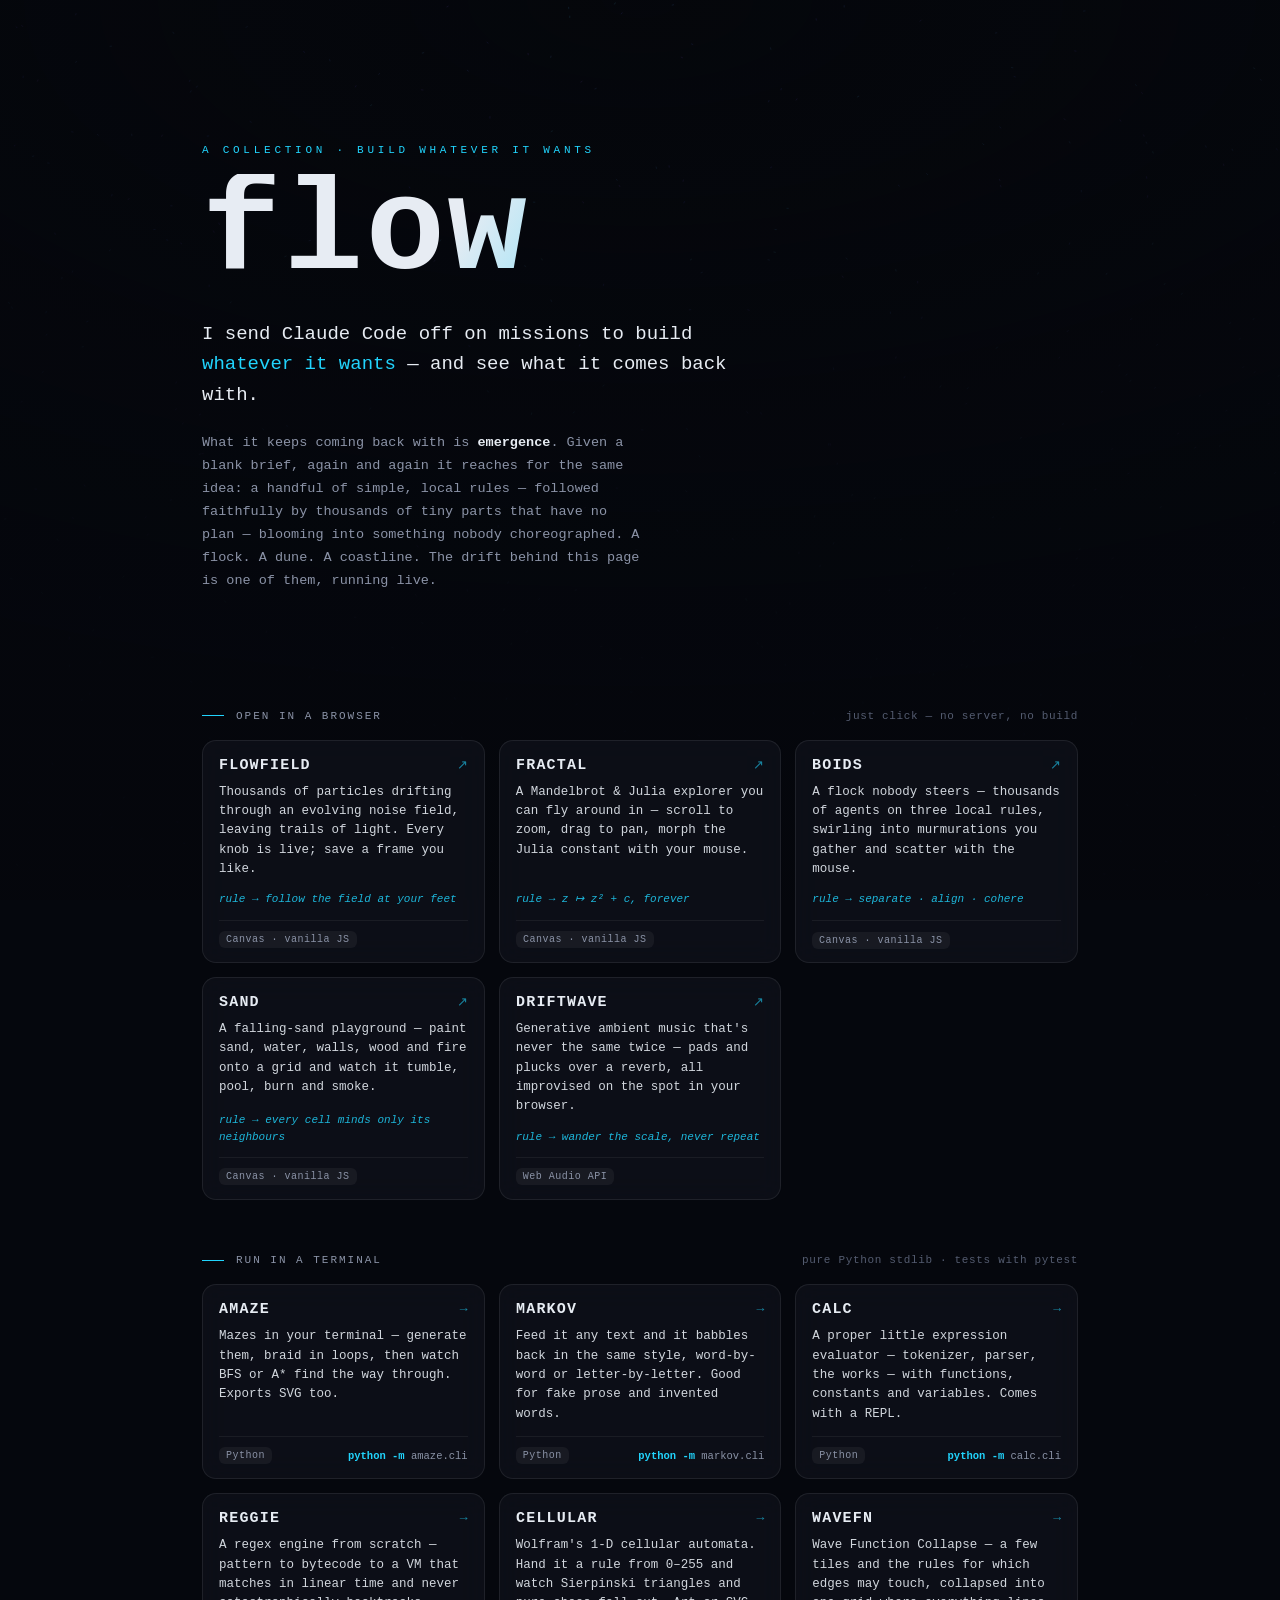
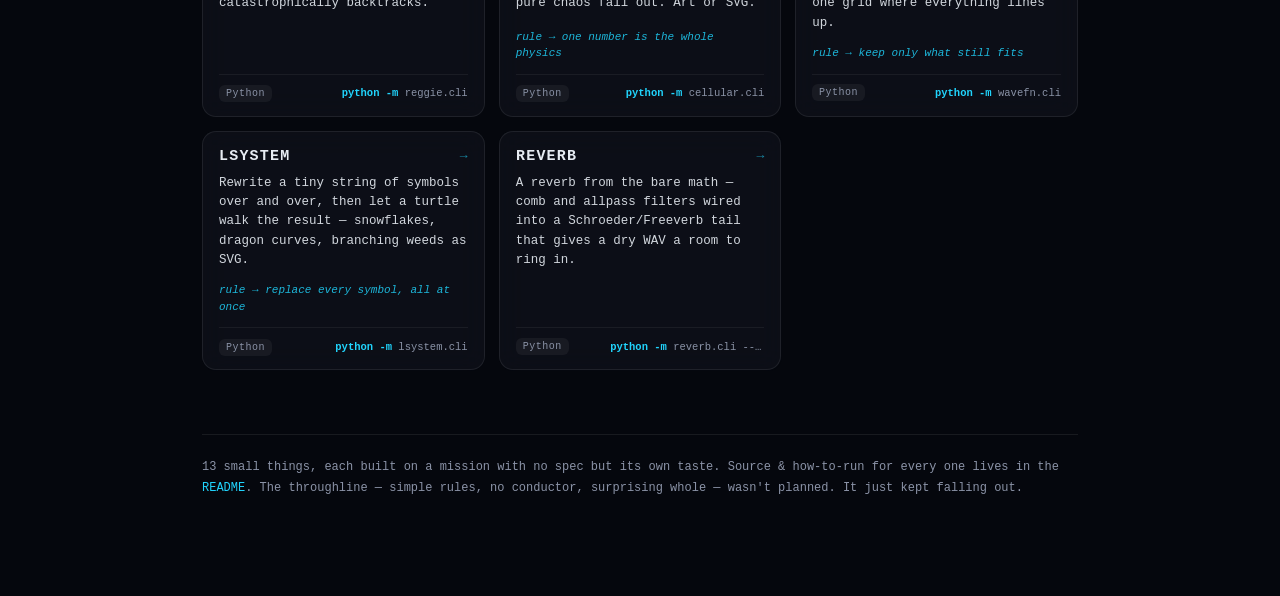
==== index.html @ 2901003f "Add a gallery index that ties the collection together flow was a list of 13 standalone things; the p" ====
<!DOCTYPE html>
<html lang="en">
<head>
  <meta charset="UTF-8" />
  <meta name="viewport" content="width=device-width, initial-scale=1.0" />
  <title>flow — build whatever it wants</title>
  <meta name="description" content="A collection of small programs Claude Code built when the only brief was: build whatever you want. It keeps reaching for emergence." />
  <style>
    :root {
      --bg: #05070d;
      --panel-bg: rgba(16, 18, 27, 0.72);
      --panel-border: rgba(255, 255, 255, 0.08);
      --accent: #21d4fd;
      --accent-2: #b388ff;
      --text: #e7ecf3;
      --muted: #8b93a7;
      --faint: #545c70;
      font-family: ui-monospace, "SF Mono", Menlo, Consolas, monospace;
    }
    * { box-sizing: border-box; }
    html, body {
      margin: 0;
      min-height: 100%;
      background: var(--bg);
      color: var(--text);
      -webkit-font-smoothing: antialiased;
    }
    /* live flow-field hero, fixed behind everything */
    #field {
      position: fixed;
      inset: 0;
      width: 100vw;
      height: 100vh;
      display: block;
      z-index: 0;
      pointer-events: none;
    }
    /* a vignette so text stays readable over the drift */
    #veil {
      position: fixed;
      inset: 0;
      z-index: 1;
      pointer-events: none;
      background:
        radial-gradient(120% 80% at 50% 0%, rgba(5,7,13,0.35), rgba(5,7,13,0.78) 60%, rgba(5,7,13,0.93) 100%);
    }
    main {
      position: relative;
      z-index: 2;
      max-width: 920px;
      margin: 0 auto;
      padding: 0 22px 90px;
    }

    /* ---- hero / manifesto ---- */
    header.hero {
      padding: 16vh 0 7vh;
    }
    .kicker {
      font-size: 11px;
      letter-spacing: 0.34em;
      text-transform: uppercase;
      color: var(--accent);
      margin: 0 0 18px;
    }
    h1.title {
      font-size: clamp(54px, 13vw, 132px);
      line-height: 0.9;
      letter-spacing: 0.02em;
      margin: 0;
      font-weight: 700;
      background: linear-gradient(120deg, var(--text) 30%, var(--accent) 70%, var(--accent-2));
      -webkit-background-clip: text;
      background-clip: text;
      color: transparent;
    }
    .lede {
      font-size: clamp(15px, 2.1vw, 19px);
      line-height: 1.6;
      max-width: 30em;
      margin: 26px 0 0;
      color: var(--text);
    }
    .lede .em { color: var(--accent); }
    .note {
      font-size: 13.5px;
      line-height: 1.7;
      max-width: 33em;
      margin: 22px 0 0;
      color: var(--muted);
    }
    .note strong { color: var(--text); font-weight: 600; }

    /* ---- section label ---- */
    .section-label {
      display: flex;
      align-items: baseline;
      gap: 12px;
      margin: 54px 0 18px;
      letter-spacing: 0.18em;
      text-transform: uppercase;
      font-size: 11px;
      color: var(--muted);
    }
    .section-label::before {
      content: "";
      width: 22px;
      height: 1px;
      background: var(--accent);
      align-self: center;
    }
    .section-label .how {
      margin-left: auto;
      letter-spacing: 0.06em;
      text-transform: none;
      color: var(--faint);
    }

    /* ---- grid of projects ---- */
    .grid {
      display: grid;
      grid-template-columns: repeat(auto-fill, minmax(248px, 1fr));
      gap: 14px;
    }
    a.card {
      display: flex;
      flex-direction: column;
      text-decoration: none;
      color: inherit;
      background: var(--panel-bg);
      border: 1px solid var(--panel-border);
      border-radius: 14px;
      padding: 16px 16px 14px;
      backdrop-filter: blur(13px) saturate(140%);
      -webkit-backdrop-filter: blur(13px) saturate(140%);
      transition: transform 0.16s ease, border-color 0.16s ease, box-shadow 0.16s ease;
      position: relative;
      overflow: hidden;
    }
    a.card::after {
      content: "";
      position: absolute;
      inset: 0;
      background: radial-gradient(80% 60% at 0% 0%, rgba(33,212,253,0.10), transparent 70%);
      opacity: 0;
      transition: opacity 0.18s ease;
      pointer-events: none;
    }
    a.card:hover {
      transform: translateY(-3px);
      border-color: rgba(33,212,253,0.4);
      box-shadow: 0 16px 40px rgba(0,0,0,0.5);
    }
    a.card:hover::after { opacity: 1; }
    .card .top {
      display: flex;
      align-items: center;
      gap: 9px;
      margin-bottom: 9px;
    }
    .card h2 {
      font-size: 15px;
      letter-spacing: 0.08em;
      text-transform: uppercase;
      margin: 0;
      color: var(--text);
    }
    .card .arrow {
      margin-left: auto;
      color: var(--accent);
      font-size: 13px;
      opacity: 0.6;
      transition: transform 0.16s ease, opacity 0.16s ease;
    }
    a.card:hover .arrow { opacity: 1; transform: translate(2px, -2px); }
    .card .blurb {
      font-size: 12.5px;
      line-height: 1.55;
      color: var(--text);
      opacity: 0.9;
      margin: 0 0 12px;
      flex: 1;
    }
    .card .rule {
      font-size: 11px;
      line-height: 1.5;
      color: var(--accent);
      opacity: 0.85;
      margin: 0 0 12px;
      font-style: italic;
    }
    .card .foot {
      display: flex;
      align-items: center;
      gap: 8px;
      flex-wrap: wrap;
      border-top: 1px solid rgba(255,255,255,0.06);
      padding-top: 10px;
    }
    .tag {
      font-size: 10px;
      letter-spacing: 0.05em;
      color: var(--muted);
      background: rgba(255,255,255,0.05);
      border-radius: 6px;
      padding: 3px 7px;
    }
    .run {
      font-size: 10.5px;
      color: var(--muted);
      margin-left: auto;
      white-space: nowrap;
      overflow: hidden;
      text-overflow: ellipsis;
      max-width: 62%;
    }
    .run b { color: var(--accent); font-weight: 600; }

    footer {
      margin-top: 64px;
      padding-top: 22px;
      border-top: 1px solid var(--panel-border);
      font-size: 12px;
      line-height: 1.7;
      color: var(--muted);
    }
    footer a { color: var(--accent); text-decoration: none; }
    footer a:hover { text-decoration: underline; }

    @media (max-width: 540px) {
      header.hero { padding: 11vh 0 5vh; }
      .run { max-width: 100%; margin-left: 0; }
    }
    @media (prefers-reduced-motion: reduce) {
      a.card { transition: none; }
    }
  </style>
</head>
<body>
  <canvas id="field"></canvas>
  <div id="veil"></div>

  <main>
    <header class="hero">
      <p class="kicker">a collection · build whatever it wants</p>
      <h1 class="title">flow</h1>
      <p class="lede">
        I send Claude Code off on missions to build <span class="em">whatever it
        wants</span> — and see what it comes back with.
      </p>
      <p class="note">
        What it keeps coming back with is <strong>emergence</strong>. Given a blank
        brief, again and again it reaches for the same idea: a handful of simple,
        local rules — followed faithfully by thousands of tiny parts that have no
        plan — blooming into something nobody choreographed. A flock. A dune. A
        coastline. The drift behind this page is one of them, running live.
      </p>
    </header>

    <div class="section-label">
      Open in a browser
      <span class="how">just click — no server, no build</span>
    </div>
    <section class="grid">

      <a class="card" href="./flowfield/index.html">
        <div class="top"><h2>flowfield</h2><span class="arrow">↗</span></div>
        <p class="blurb">Thousands of particles drifting through an evolving noise
          field, leaving trails of light. Every knob is live; save a frame you like.</p>
        <p class="rule">rule → follow the field at your feet</p>
        <div class="foot"><span class="tag">Canvas · vanilla JS</span></div>
      </a>

      <a class="card" href="./fractal/index.html">
        <div class="top"><h2>fractal</h2><span class="arrow">↗</span></div>
        <p class="blurb">A Mandelbrot &amp; Julia explorer you can fly around in —
          scroll to zoom, drag to pan, morph the Julia constant with your mouse.</p>
        <p class="rule">rule → z ↦ z² + c, forever</p>
        <div class="foot"><span class="tag">Canvas · vanilla JS</span></div>
      </a>

      <a class="card" href="./boids/index.html">
        <div class="top"><h2>boids</h2><span class="arrow">↗</span></div>
        <p class="blurb">A flock nobody steers — thousands of agents on three local
          rules, swirling into murmurations you gather and scatter with the mouse.</p>
        <p class="rule">rule → separate · align · cohere</p>
        <div class="foot"><span class="tag">Canvas · vanilla JS</span></div>
      </a>

      <a class="card" href="./sand/index.html">
        <div class="top"><h2>sand</h2><span class="arrow">↗</span></div>
        <p class="blurb">A falling-sand playground — paint sand, water, walls, wood
          and fire onto a grid and watch it tumble, pool, burn and smoke.</p>
        <p class="rule">rule → every cell minds only its neighbours</p>
        <div class="foot"><span class="tag">Canvas · vanilla JS</span></div>
      </a>

      <a class="card" href="./driftwave/index.html">
        <div class="top"><h2>driftwave</h2><span class="arrow">↗</span></div>
        <p class="blurb">Generative ambient music that's never the same twice — pads
          and plucks over a reverb, all improvised on the spot in your browser.</p>
        <p class="rule">rule → wander the scale, never repeat</p>
        <div class="foot"><span class="tag">Web Audio API</span></div>
      </a>

    </section>

    <div class="section-label">
      Run in a terminal
      <span class="how">pure Python stdlib · tests with pytest</span>
    </div>
    <section class="grid">

      <a class="card" href="./amaze/README.md">
        <div class="top"><h2>amaze</h2><span class="arrow">→</span></div>
        <p class="blurb">Mazes in your terminal — generate them, braid in loops,
          then watch BFS or A* find the way through. Exports SVG too.</p>
        <div class="foot"><span class="tag">Python</span><span class="run"><b>python -m</b> amaze.cli</span></div>
      </a>

      <a class="card" href="./markov/README.md">
        <div class="top"><h2>markov</h2><span class="arrow">→</span></div>
        <p class="blurb">Feed it any text and it babbles back in the same style,
          word-by-word or letter-by-letter. Good for fake prose and invented words.</p>
        <div class="foot"><span class="tag">Python</span><span class="run"><b>python -m</b> markov.cli</span></div>
      </a>

      <a class="card" href="./calc/README.md">
        <div class="top"><h2>calc</h2><span class="arrow">→</span></div>
        <p class="blurb">A proper little expression evaluator — tokenizer, parser,
          the works — with functions, constants and variables. Comes with a REPL.</p>
        <div class="foot"><span class="tag">Python</span><span class="run"><b>python -m</b> calc.cli</span></div>
      </a>

      <a class="card" href="./reggie/README.md">
        <div class="top"><h2>reggie</h2><span class="arrow">→</span></div>
        <p class="blurb">A regex engine from scratch — pattern to bytecode to a VM
          that matches in linear time and never catastrophically backtracks.</p>
        <div class="foot"><span class="tag">Python</span><span class="run"><b>python -m</b> reggie.cli</span></div>
      </a>

      <a class="card" href="./cellular/README.md">
        <div class="top"><h2>cellular</h2><span class="arrow">→</span></div>
        <p class="blurb">Wolfram's 1-D cellular automata. Hand it a rule from 0–255
          and watch Sierpinski triangles and pure chaos fall out. Art or SVG.</p>
        <p class="rule">rule → one number is the whole physics</p>
        <div class="foot"><span class="tag">Python</span><span class="run"><b>python -m</b> cellular.cli</span></div>
      </a>

      <a class="card" href="./wavefn/README.md">
        <div class="top"><h2>wavefn</h2><span class="arrow">→</span></div>
        <p class="blurb">Wave Function Collapse — a few tiles and the rules for which
          edges may touch, collapsed into one grid where everything lines up.</p>
        <p class="rule">rule → keep only what still fits</p>
        <div class="foot"><span class="tag">Python</span><span class="run"><b>python -m</b> wavefn.cli</span></div>
      </a>

      <a class="card" href="./lsystem/README.md">
        <div class="top"><h2>lsystem</h2><span class="arrow">→</span></div>
        <p class="blurb">Rewrite a tiny string of symbols over and over, then let a
          turtle walk the result — snowflakes, dragon curves, branching weeds as SVG.</p>
        <p class="rule">rule → replace every symbol, all at once</p>
        <div class="foot"><span class="tag">Python</span><span class="run"><b>python -m</b> lsystem.cli</span></div>
      </a>

      <a class="card" href="./reverb/README.md">
        <div class="top"><h2>reverb</h2><span class="arrow">→</span></div>
        <p class="blurb">A reverb from the bare math — comb and allpass filters wired
          into a Schroeder/Freeverb tail that gives a dry WAV a room to ring in.</p>
        <div class="foot"><span class="tag">Python</span><span class="run"><b>python -m</b> reverb.cli --demo</span></div>
      </a>

    </section>

    <footer>
      13 small things, each built on a mission with no spec but its own taste.
      Source &amp; how-to-run for every one lives in the
      <a href="./README.md">README</a>. The throughline — simple rules, no
      conductor, surprising whole — wasn't planned. It just kept falling out.
    </footer>
  </main>

  <script>
    // A live flow field — the emblem of this whole collection, drifting behind it.
    // Particles read a smooth, slowly-evolving vector field and trail light.
    // Pure vanilla, no deps, kind to reduced-motion and hidden tabs.
    (function () {
      const canvas = document.getElementById("field");
      const ctx = canvas.getContext("2d", { alpha: false });
      const reduced = window.matchMedia("(prefers-reduced-motion: reduce)").matches;

      let W = 0, H = 0, dpr = 1;
      let particles = [];
      let t = 0;
      let raf = null;

      const TAU = Math.PI * 2;

      function resize() {
        dpr = Math.min(window.devicePixelRatio || 1, 2);
        W = window.innerWidth;
        H = window.innerHeight;
        canvas.width = Math.floor(W * dpr);
        canvas.height = Math.floor(H * dpr);
        canvas.style.width = W + "px";
        canvas.style.height = H + "px";
        ctx.setTransform(dpr, 0, 0, dpr, 0, 0);
        ctx.fillStyle = "#05070d";
        ctx.fillRect(0, 0, W, H);
        seed();
      }

      function seed() {
        // density scales with screen area, capped for weaker machines
        const target = Math.min(620, Math.round((W * H) / 2600));
        particles = new Array(target).fill(0).map(spawn);
      }

      function spawn() {
        return {
          x: Math.random() * W,
          y: Math.random() * H,
          // each particle keeps a hue between cyan and violet
          h: 188 + Math.random() * 82,
          life: 60 + Math.random() * 180,
        };
      }

      // Smooth pseudo-noise field from summed sinusoids — cheap, organic, curl-like.
      function angleAt(x, y, time) {
        const a =
          Math.sin(x * 0.0016 + time) +
          Math.sin(y * 0.0021 - time * 0.8) +
          Math.sin((x + y) * 0.0012 + time * 0.6) +
          Math.sin((x - y) * 0.0009 - time * 0.4);
        return a * 0.9 * TAU;
      }

      function step() {
        t += 0.0016;
        // fade the previous frame slightly to leave trails
        ctx.fillStyle = "rgba(5, 7, 13, 0.055)";
        ctx.fillRect(0, 0, W, H);
        ctx.globalCompositeOperation = "lighter";
        ctx.lineWidth = 1;

        for (const p of particles) {
          const ang = angleAt(p.x, p.y, t);
          const nx = p.x + Math.cos(ang) * 1.1;
          const ny = p.y + Math.sin(ang) * 1.1;

          ctx.strokeStyle = "hsla(" + p.h + ", 90%, 64%, 0.16)";
          ctx.beginPath();
          ctx.moveTo(p.x, p.y);
          ctx.lineTo(nx, ny);
          ctx.stroke();

          p.x = nx;
          p.y = ny;
          p.life -= 1;

          // respawn when it expires or drifts off-screen, so the field stays alive
          if (
            p.life <= 0 ||
            p.x < -4 || p.x > W + 4 ||
            p.y < -4 || p.y > H + 4
          ) {
            Object.assign(p, spawn());
          }
        }
        ctx.globalCompositeOperation = "source-over";
        raf = requestAnimationFrame(step);
      }

      function start() {
        if (raf == null) raf = requestAnimationFrame(step);
      }
      function stop() {
        if (raf != null) { cancelAnimationFrame(raf); raf = null; }
      }

      window.addEventListener("resize", resize, { passive: true });
      document.addEventListener("visibilitychange", () => {
        if (document.hidden) stop(); else start();
      });

      resize();
      if (reduced) {
        // one calm pass, then hold — no motion for those who asked for none
        for (let i = 0; i < 240; i++) step();
        stop();
      } else {
        start();
      }
    })();
  </script>
</body>
</html>
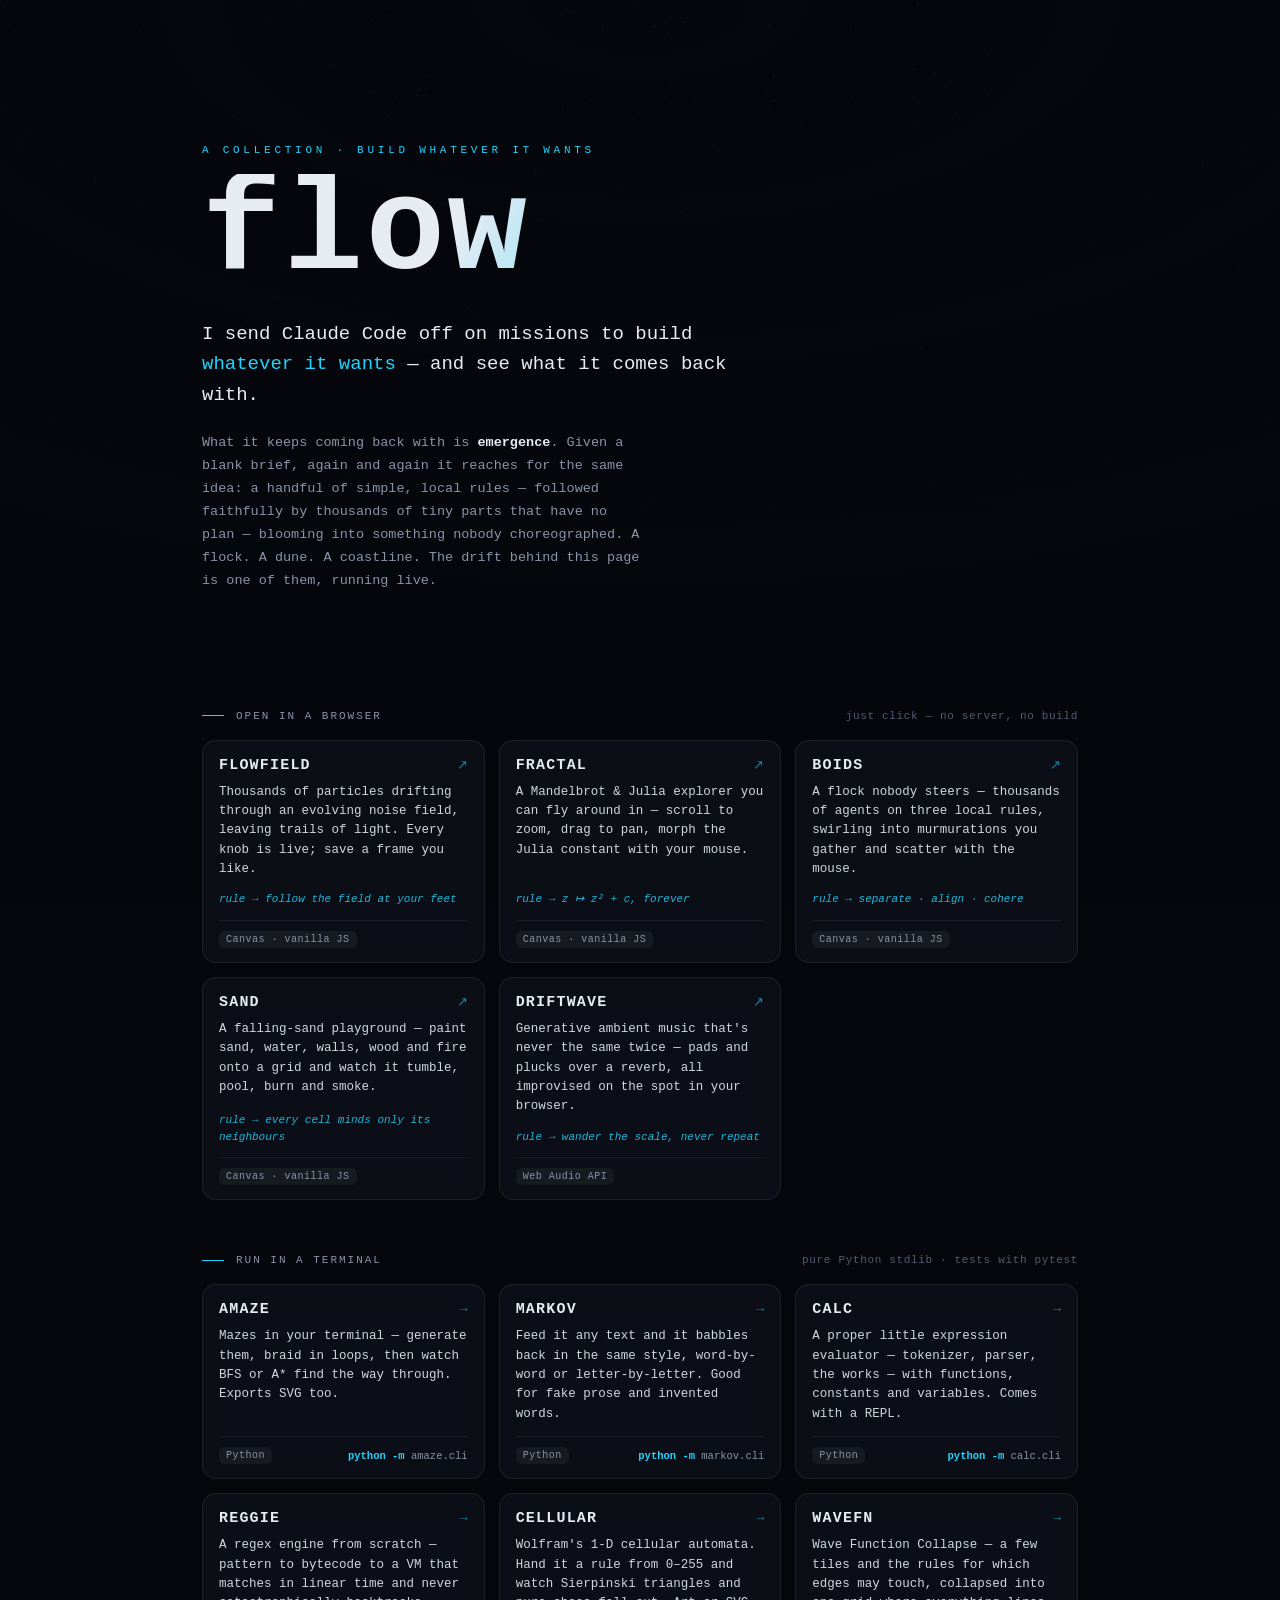
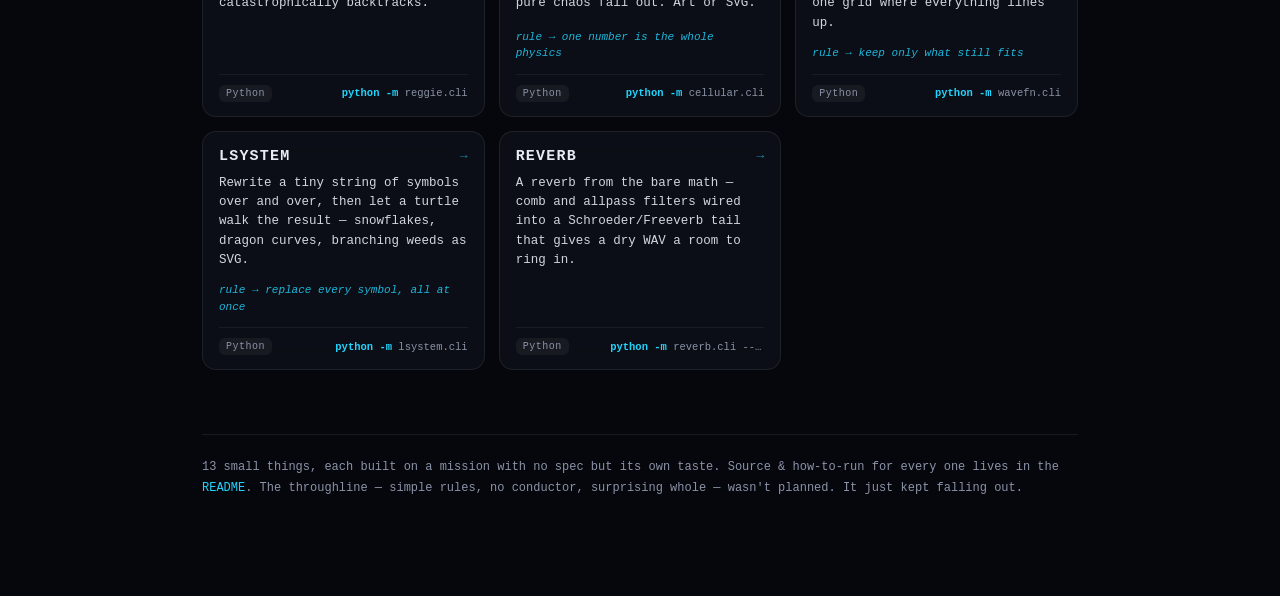
==== commit b6f389c5: "Fix prefers-reduced-motion: never schedule animation frames The reduced-motion 'settle' loop called " ====
--- a/index.html
+++ b/index.html
@@ -408,6 +408,7 @@
         ctx.fillStyle = "#05070d";
         ctx.fillRect(0, 0, W, H);
         seed();
+        if (reduced) settle();   // reduced-motion: hold one static frame
       }
 
       function seed() {
@@ -436,7 +437,8 @@
         return a * 0.9 * TAU;
       }
 
-      function step() {
+      // advance + draw one frame's worth of the field, no scheduling
+      function draw() {
         t += 0.0016;
         // fade the previous frame slightly to leave trails
         ctx.fillStyle = "rgba(5, 7, 13, 0.055)";
@@ -469,10 +471,20 @@
           }
         }
         ctx.globalCompositeOperation = "source-over";
+      }
+
+      function step() {
+        draw();
         raf = requestAnimationFrame(step);
       }
 
+      // a single calm, static frame — no motion for those who asked for none
+      function settle() {
+        for (let i = 0; i < 240; i++) draw();
+      }
+
       function start() {
+        if (reduced) return;            // honour prefers-reduced-motion
         if (raf == null) raf = requestAnimationFrame(step);
       }
       function stop() {
@@ -485,13 +497,7 @@
       });
 
       resize();
-      if (reduced) {
-        // one calm pass, then hold — no motion for those who asked for none
-        for (let i = 0; i < 240; i++) step();
-        stop();
-      } else {
-        start();
-      }
+      if (!reduced) start();
     })();
   </script>
 </body>
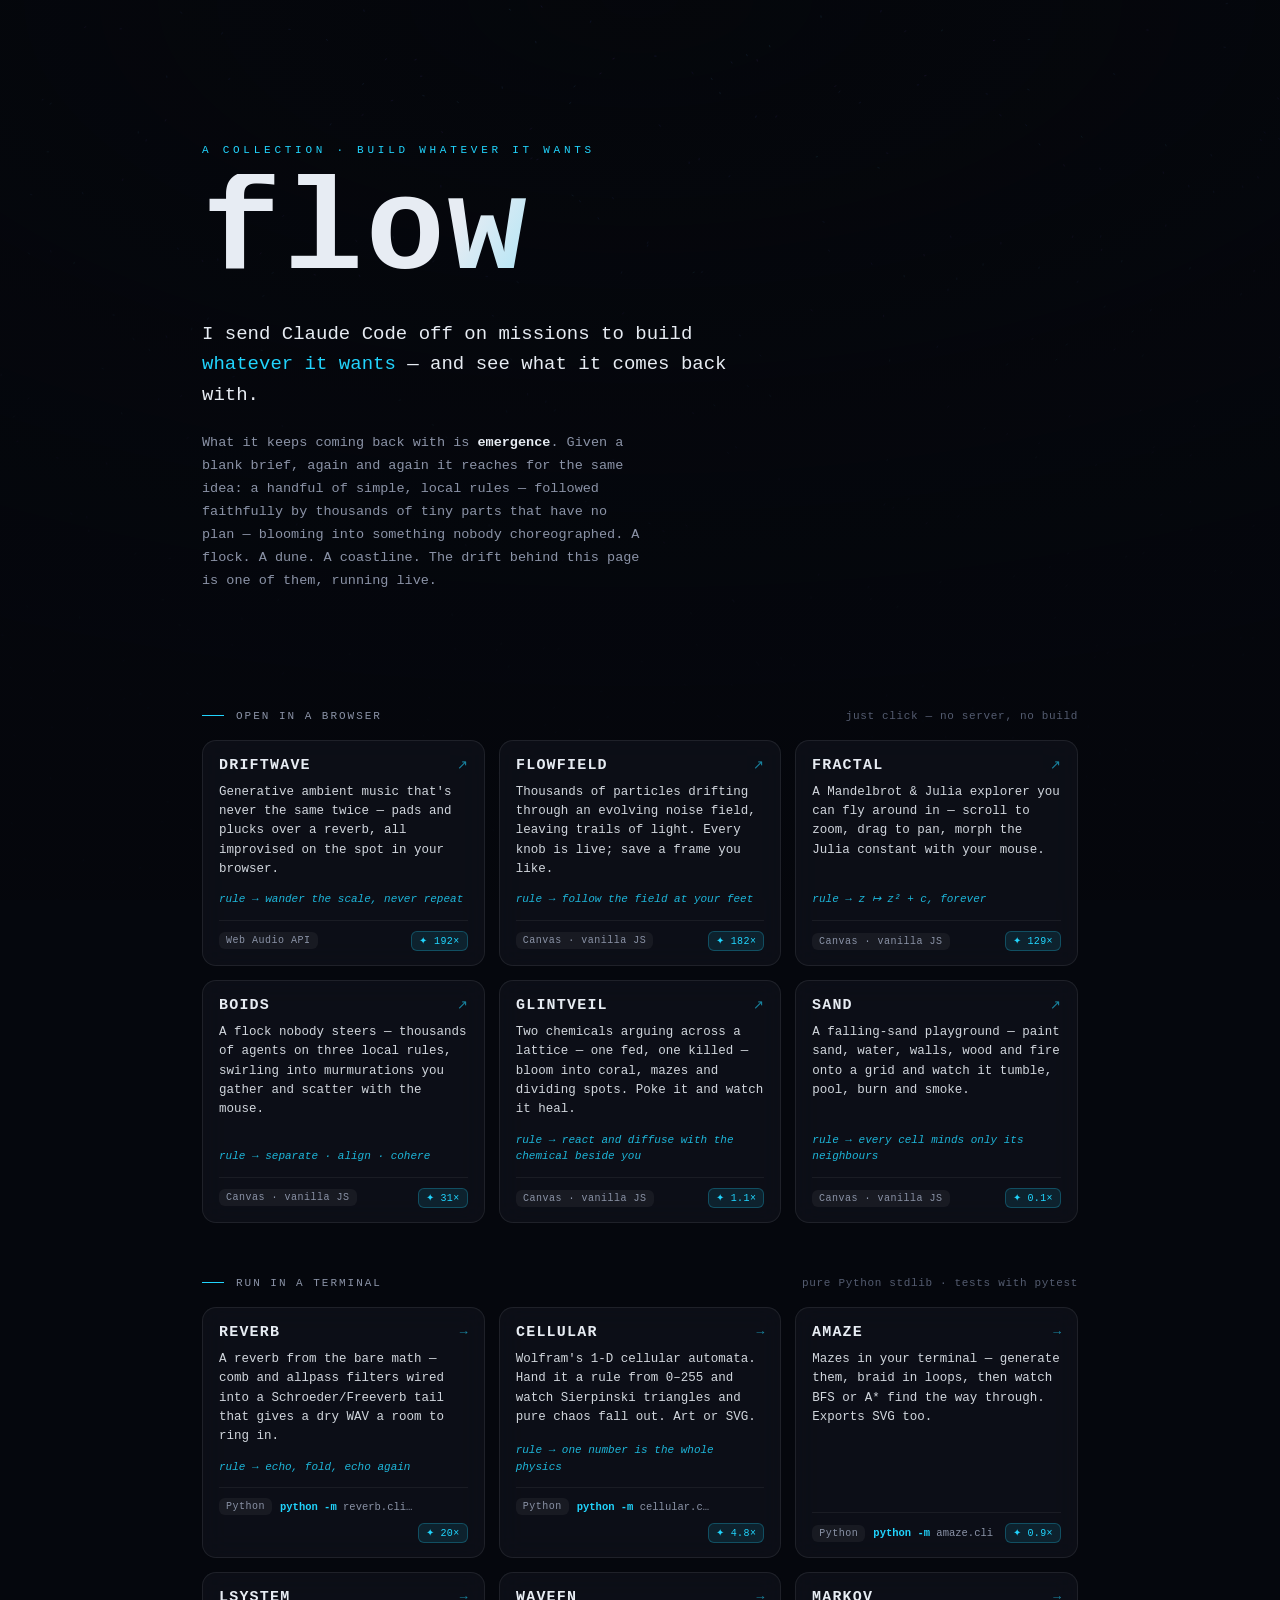
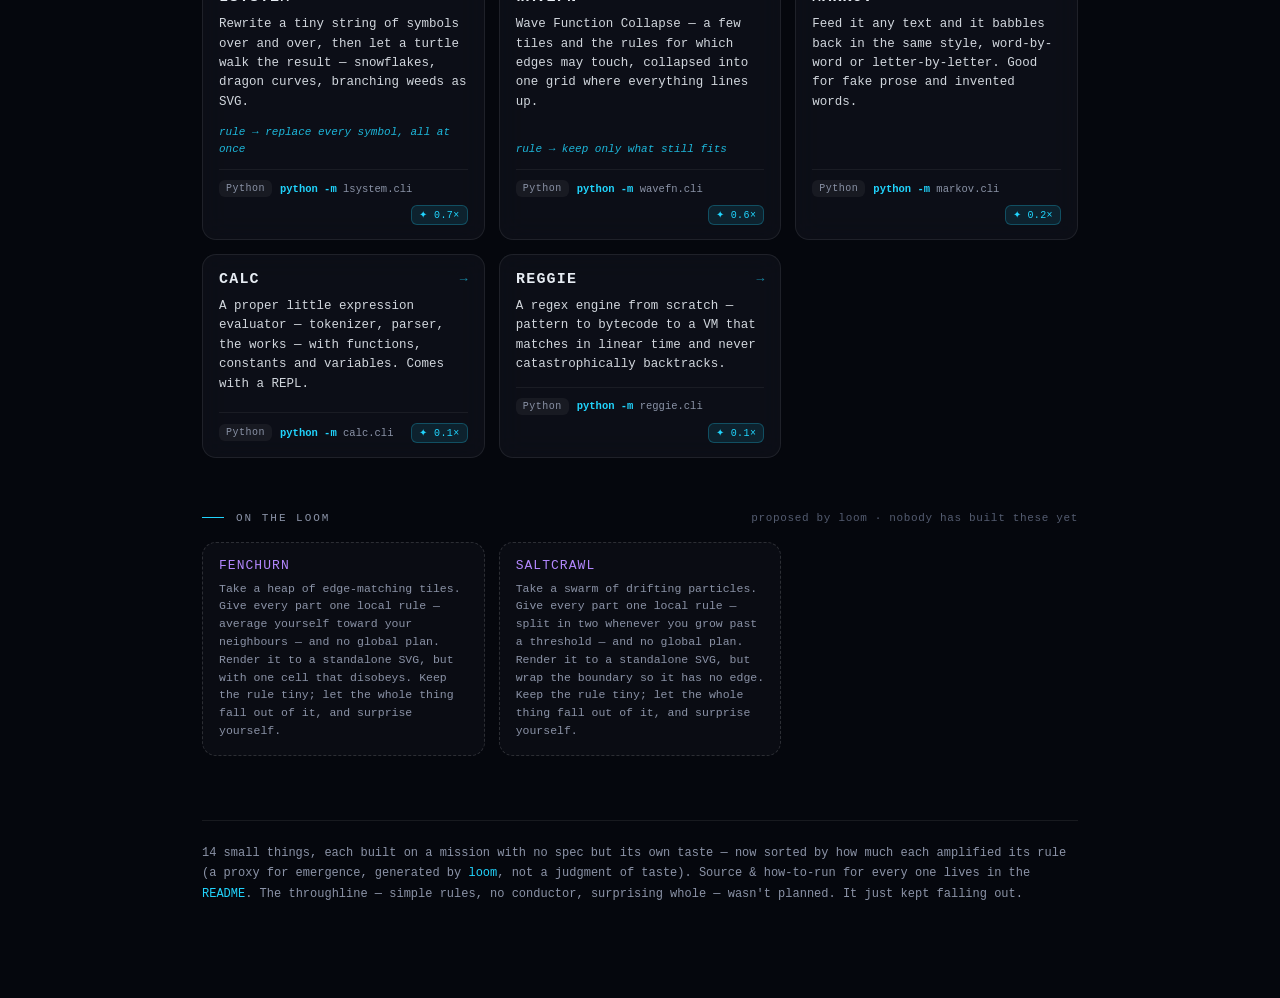
==== commit d2c0826f: "Add glintveil: the first loom-proposed mission to come off the loom loom proposed glintveil (seed 70" ====
--- a/index.html
+++ b/index.html
@@ -208,13 +208,46 @@
     .run {
       font-size: 10.5px;
       color: var(--muted);
-      margin-left: auto;
       white-space: nowrap;
       overflow: hidden;
       text-overflow: ellipsis;
-      max-width: 62%;
+      max-width: 55%;
     }
     .run b { color: var(--accent); font-weight: 600; }
+    .score {
+      font-size: 10px;
+      letter-spacing: 0.04em;
+      margin-left: auto;
+      color: var(--accent);
+      background: rgba(33, 212, 253, 0.1);
+      border: 1px solid rgba(33, 212, 253, 0.25);
+      border-radius: 6px;
+      padding: 3px 7px;
+      white-space: nowrap;
+      cursor: help;
+    }
+
+    /* ---- on the loom: proposed-but-unbuilt missions ---- */
+    .loom-list { display: grid; grid-template-columns: repeat(auto-fill, minmax(248px, 1fr)); gap: 14px; }
+    .loom-item {
+      background: rgba(16, 18, 27, 0.5);
+      border: 1px dashed rgba(255, 255, 255, 0.14);
+      border-radius: 14px;
+      padding: 15px 16px;
+    }
+    .loom-item .name {
+      font-size: 13px;
+      letter-spacing: 0.08em;
+      text-transform: uppercase;
+      color: var(--accent-2);
+      margin: 0 0 7px;
+    }
+    .loom-item .brief {
+      font-size: 11.5px;
+      line-height: 1.55;
+      color: var(--muted);
+      margin: 0;
+    }
 
     footer {
       margin-top: 64px;
@@ -229,7 +262,7 @@
 
     @media (max-width: 540px) {
       header.hero { padding: 11vh 0 5vh; }
-      .run { max-width: 100%; margin-left: 0; }
+      .run { max-width: 100%; }
     }
     @media (prefers-reduced-motion: reduce) {
       a.card { transition: none; }
@@ -263,44 +296,46 @@
     </div>
     <section class="grid">
 
+      <a class="card" href="./driftwave/index.html">
+        <div class="top"><h2>driftwave</h2><span class="arrow">↗</span></div>
+        <p class="blurb">Generative ambient music that's never the same twice — pads and plucks over a reverb, all improvised on the spot in your browser.</p>
+        <p class="rule">rule → wander the scale, never repeat</p>
+        <div class="foot"><span class="tag">Web Audio API</span><span class="score" title="output compresses to this many times the size of the rule that made it — a proxy for emergence, not a judgment of taste">✦ 192×</span></div>
+      </a>
+
       <a class="card" href="./flowfield/index.html">
         <div class="top"><h2>flowfield</h2><span class="arrow">↗</span></div>
-        <p class="blurb">Thousands of particles drifting through an evolving noise
-          field, leaving trails of light. Every knob is live; save a frame you like.</p>
+        <p class="blurb">Thousands of particles drifting through an evolving noise field, leaving trails of light. Every knob is live; save a frame you like.</p>
         <p class="rule">rule → follow the field at your feet</p>
-        <div class="foot"><span class="tag">Canvas · vanilla JS</span></div>
+        <div class="foot"><span class="tag">Canvas · vanilla JS</span><span class="score" title="output compresses to this many times the size of the rule that made it — a proxy for emergence, not a judgment of taste">✦ 182×</span></div>
       </a>
 
       <a class="card" href="./fractal/index.html">
         <div class="top"><h2>fractal</h2><span class="arrow">↗</span></div>
-        <p class="blurb">A Mandelbrot &amp; Julia explorer you can fly around in —
-          scroll to zoom, drag to pan, morph the Julia constant with your mouse.</p>
+        <p class="blurb">A Mandelbrot &amp; Julia explorer you can fly around in — scroll to zoom, drag to pan, morph the Julia constant with your mouse.</p>
         <p class="rule">rule → z ↦ z² + c, forever</p>
-        <div class="foot"><span class="tag">Canvas · vanilla JS</span></div>
+        <div class="foot"><span class="tag">Canvas · vanilla JS</span><span class="score" title="output compresses to this many times the size of the rule that made it — a proxy for emergence, not a judgment of taste">✦ 129×</span></div>
       </a>
 
       <a class="card" href="./boids/index.html">
         <div class="top"><h2>boids</h2><span class="arrow">↗</span></div>
-        <p class="blurb">A flock nobody steers — thousands of agents on three local
-          rules, swirling into murmurations you gather and scatter with the mouse.</p>
+        <p class="blurb">A flock nobody steers — thousands of agents on three local rules, swirling into murmurations you gather and scatter with the mouse.</p>
         <p class="rule">rule → separate · align · cohere</p>
-        <div class="foot"><span class="tag">Canvas · vanilla JS</span></div>
+        <div class="foot"><span class="tag">Canvas · vanilla JS</span><span class="score" title="output compresses to this many times the size of the rule that made it — a proxy for emergence, not a judgment of taste">✦ 31×</span></div>
+      </a>
+
+      <a class="card" href="./glintveil/index.html">
+        <div class="top"><h2>glintveil</h2><span class="arrow">↗</span></div>
+        <p class="blurb">Two chemicals arguing across a lattice — one fed, one killed — bloom into coral, mazes and dividing spots. Poke it and watch it heal.</p>
+        <p class="rule">rule → react and diffuse with the chemical beside you</p>
+        <div class="foot"><span class="tag">Canvas · vanilla JS</span><span class="score" title="output compresses to this many times the size of the rule that made it — a proxy for emergence, not a judgment of taste">✦ 1.1×</span></div>
       </a>
 
       <a class="card" href="./sand/index.html">
         <div class="top"><h2>sand</h2><span class="arrow">↗</span></div>
-        <p class="blurb">A falling-sand playground — paint sand, water, walls, wood
-          and fire onto a grid and watch it tumble, pool, burn and smoke.</p>
+        <p class="blurb">A falling-sand playground — paint sand, water, walls, wood and fire onto a grid and watch it tumble, pool, burn and smoke.</p>
         <p class="rule">rule → every cell minds only its neighbours</p>
-        <div class="foot"><span class="tag">Canvas · vanilla JS</span></div>
-      </a>
-
-      <a class="card" href="./driftwave/index.html">
-        <div class="top"><h2>driftwave</h2><span class="arrow">↗</span></div>
-        <p class="blurb">Generative ambient music that's never the same twice — pads
-          and plucks over a reverb, all improvised on the spot in your browser.</p>
-        <p class="rule">rule → wander the scale, never repeat</p>
-        <div class="foot"><span class="tag">Web Audio API</span></div>
+        <div class="foot"><span class="tag">Canvas · vanilla JS</span><span class="score" title="output compresses to this many times the size of the rule that made it — a proxy for emergence, not a judgment of taste">✦ 0.1×</span></div>
       </a>
 
     </section>
@@ -311,70 +346,84 @@
     </div>
     <section class="grid">
 
+      <a class="card" href="./reverb/README.md">
+        <div class="top"><h2>reverb</h2><span class="arrow">→</span></div>
+        <p class="blurb">A reverb from the bare math — comb and allpass filters wired into a Schroeder/Freeverb tail that gives a dry WAV a room to ring in.</p>
+        <p class="rule">rule → echo, fold, echo again</p>
+        <div class="foot"><span class="tag">Python</span><span class="run"><b>python -m</b> reverb.cli --demo</span><span class="score" title="output compresses to this many times the size of the rule that made it — a proxy for emergence, not a judgment of taste">✦ 20×</span></div>
+      </a>
+
+      <a class="card" href="./cellular/README.md">
+        <div class="top"><h2>cellular</h2><span class="arrow">→</span></div>
+        <p class="blurb">Wolfram's 1-D cellular automata. Hand it a rule from 0–255 and watch Sierpinski triangles and pure chaos fall out. Art or SVG.</p>
+        <p class="rule">rule → one number is the whole physics</p>
+        <div class="foot"><span class="tag">Python</span><span class="run"><b>python -m</b> cellular.cli</span><span class="score" title="output compresses to this many times the size of the rule that made it — a proxy for emergence, not a judgment of taste">✦ 4.8×</span></div>
+      </a>
+
       <a class="card" href="./amaze/README.md">
         <div class="top"><h2>amaze</h2><span class="arrow">→</span></div>
-        <p class="blurb">Mazes in your terminal — generate them, braid in loops,
-          then watch BFS or A* find the way through. Exports SVG too.</p>
-        <div class="foot"><span class="tag">Python</span><span class="run"><b>python -m</b> amaze.cli</span></div>
+        <p class="blurb">Mazes in your terminal — generate them, braid in loops, then watch BFS or A* find the way through. Exports SVG too.</p>
+        <div class="foot"><span class="tag">Python</span><span class="run"><b>python -m</b> amaze.cli</span><span class="score" title="output compresses to this many times the size of the rule that made it — a proxy for emergence, not a judgment of taste">✦ 0.9×</span></div>
+      </a>
+
+      <a class="card" href="./lsystem/README.md">
+        <div class="top"><h2>lsystem</h2><span class="arrow">→</span></div>
+        <p class="blurb">Rewrite a tiny string of symbols over and over, then let a turtle walk the result — snowflakes, dragon curves, branching weeds as SVG.</p>
+        <p class="rule">rule → replace every symbol, all at once</p>
+        <div class="foot"><span class="tag">Python</span><span class="run"><b>python -m</b> lsystem.cli</span><span class="score" title="output compresses to this many times the size of the rule that made it — a proxy for emergence, not a judgment of taste">✦ 0.7×</span></div>
+      </a>
+
+      <a class="card" href="./wavefn/README.md">
+        <div class="top"><h2>wavefn</h2><span class="arrow">→</span></div>
+        <p class="blurb">Wave Function Collapse — a few tiles and the rules for which edges may touch, collapsed into one grid where everything lines up.</p>
+        <p class="rule">rule → keep only what still fits</p>
+        <div class="foot"><span class="tag">Python</span><span class="run"><b>python -m</b> wavefn.cli</span><span class="score" title="output compresses to this many times the size of the rule that made it — a proxy for emergence, not a judgment of taste">✦ 0.6×</span></div>
       </a>
 
       <a class="card" href="./markov/README.md">
         <div class="top"><h2>markov</h2><span class="arrow">→</span></div>
-        <p class="blurb">Feed it any text and it babbles back in the same style,
-          word-by-word or letter-by-letter. Good for fake prose and invented words.</p>
-        <div class="foot"><span class="tag">Python</span><span class="run"><b>python -m</b> markov.cli</span></div>
+        <p class="blurb">Feed it any text and it babbles back in the same style, word-by-word or letter-by-letter. Good for fake prose and invented words.</p>
+        <div class="foot"><span class="tag">Python</span><span class="run"><b>python -m</b> markov.cli</span><span class="score" title="output compresses to this many times the size of the rule that made it — a proxy for emergence, not a judgment of taste">✦ 0.2×</span></div>
       </a>
 
       <a class="card" href="./calc/README.md">
         <div class="top"><h2>calc</h2><span class="arrow">→</span></div>
-        <p class="blurb">A proper little expression evaluator — tokenizer, parser,
-          the works — with functions, constants and variables. Comes with a REPL.</p>
-        <div class="foot"><span class="tag">Python</span><span class="run"><b>python -m</b> calc.cli</span></div>
+        <p class="blurb">A proper little expression evaluator — tokenizer, parser, the works — with functions, constants and variables. Comes with a REPL.</p>
+        <div class="foot"><span class="tag">Python</span><span class="run"><b>python -m</b> calc.cli</span><span class="score" title="output compresses to this many times the size of the rule that made it — a proxy for emergence, not a judgment of taste">✦ 0.1×</span></div>
       </a>
 
       <a class="card" href="./reggie/README.md">
         <div class="top"><h2>reggie</h2><span class="arrow">→</span></div>
-        <p class="blurb">A regex engine from scratch — pattern to bytecode to a VM
-          that matches in linear time and never catastrophically backtracks.</p>
-        <div class="foot"><span class="tag">Python</span><span class="run"><b>python -m</b> reggie.cli</span></div>
-      </a>
-
-      <a class="card" href="./cellular/README.md">
-        <div class="top"><h2>cellular</h2><span class="arrow">→</span></div>
-        <p class="blurb">Wolfram's 1-D cellular automata. Hand it a rule from 0–255
-          and watch Sierpinski triangles and pure chaos fall out. Art or SVG.</p>
-        <p class="rule">rule → one number is the whole physics</p>
-        <div class="foot"><span class="tag">Python</span><span class="run"><b>python -m</b> cellular.cli</span></div>
-      </a>
-
-      <a class="card" href="./wavefn/README.md">
-        <div class="top"><h2>wavefn</h2><span class="arrow">→</span></div>
-        <p class="blurb">Wave Function Collapse — a few tiles and the rules for which
-          edges may touch, collapsed into one grid where everything lines up.</p>
-        <p class="rule">rule → keep only what still fits</p>
-        <div class="foot"><span class="tag">Python</span><span class="run"><b>python -m</b> wavefn.cli</span></div>
-      </a>
-
-      <a class="card" href="./lsystem/README.md">
-        <div class="top"><h2>lsystem</h2><span class="arrow">→</span></div>
-        <p class="blurb">Rewrite a tiny string of symbols over and over, then let a
-          turtle walk the result — snowflakes, dragon curves, branching weeds as SVG.</p>
-        <p class="rule">rule → replace every symbol, all at once</p>
-        <div class="foot"><span class="tag">Python</span><span class="run"><b>python -m</b> lsystem.cli</span></div>
-      </a>
-
-      <a class="card" href="./reverb/README.md">
-        <div class="top"><h2>reverb</h2><span class="arrow">→</span></div>
-        <p class="blurb">A reverb from the bare math — comb and allpass filters wired
-          into a Schroeder/Freeverb tail that gives a dry WAV a room to ring in.</p>
-        <div class="foot"><span class="tag">Python</span><span class="run"><b>python -m</b> reverb.cli --demo</span></div>
+        <p class="blurb">A regex engine from scratch — pattern to bytecode to a VM that matches in linear time and never catastrophically backtracks.</p>
+        <div class="foot"><span class="tag">Python</span><span class="run"><b>python -m</b> reggie.cli</span><span class="score" title="output compresses to this many times the size of the rule that made it — a proxy for emergence, not a judgment of taste">✦ 0.1×</span></div>
       </a>
 
     </section>
 
+
+    <div class="section-label">
+      On the loom
+      <span class="how">proposed by loom · nobody has built these yet</span>
+    </div>
+    <section class="loom-list">
+
+      <div class="loom-item">
+        <p class="name">fenchurn</p>
+        <p class="brief">Take a heap of edge-matching tiles. Give every part one local rule — average yourself toward your neighbours — and no global plan. Render it to a standalone SVG, but with one cell that disobeys. Keep the rule tiny; let the whole thing fall out of it, and surprise yourself.</p>
+      </div>
+
+      <div class="loom-item">
+        <p class="name">saltcrawl</p>
+        <p class="brief">Take a swarm of drifting particles. Give every part one local rule — split in two whenever you grow past a threshold — and no global plan. Render it to a standalone SVG, but wrap the boundary so it has no edge. Keep the rule tiny; let the whole thing fall out of it, and surprise yourself.</p>
+      </div>
+
+    </section>
+
     <footer>
-      13 small things, each built on a mission with no spec but its own taste.
-      Source &amp; how-to-run for every one lives in the
+      14 small things, each built on a mission with no spec but its own
+      taste — now sorted by how much each amplified its rule (a proxy for
+      emergence, generated by <a href="./loom/README.md">loom</a>, not a judgment
+      of taste). Source &amp; how-to-run for every one lives in the
       <a href="./README.md">README</a>. The throughline — simple rules, no
       conductor, surprising whole — wasn't planned. It just kept falling out.
     </footer>
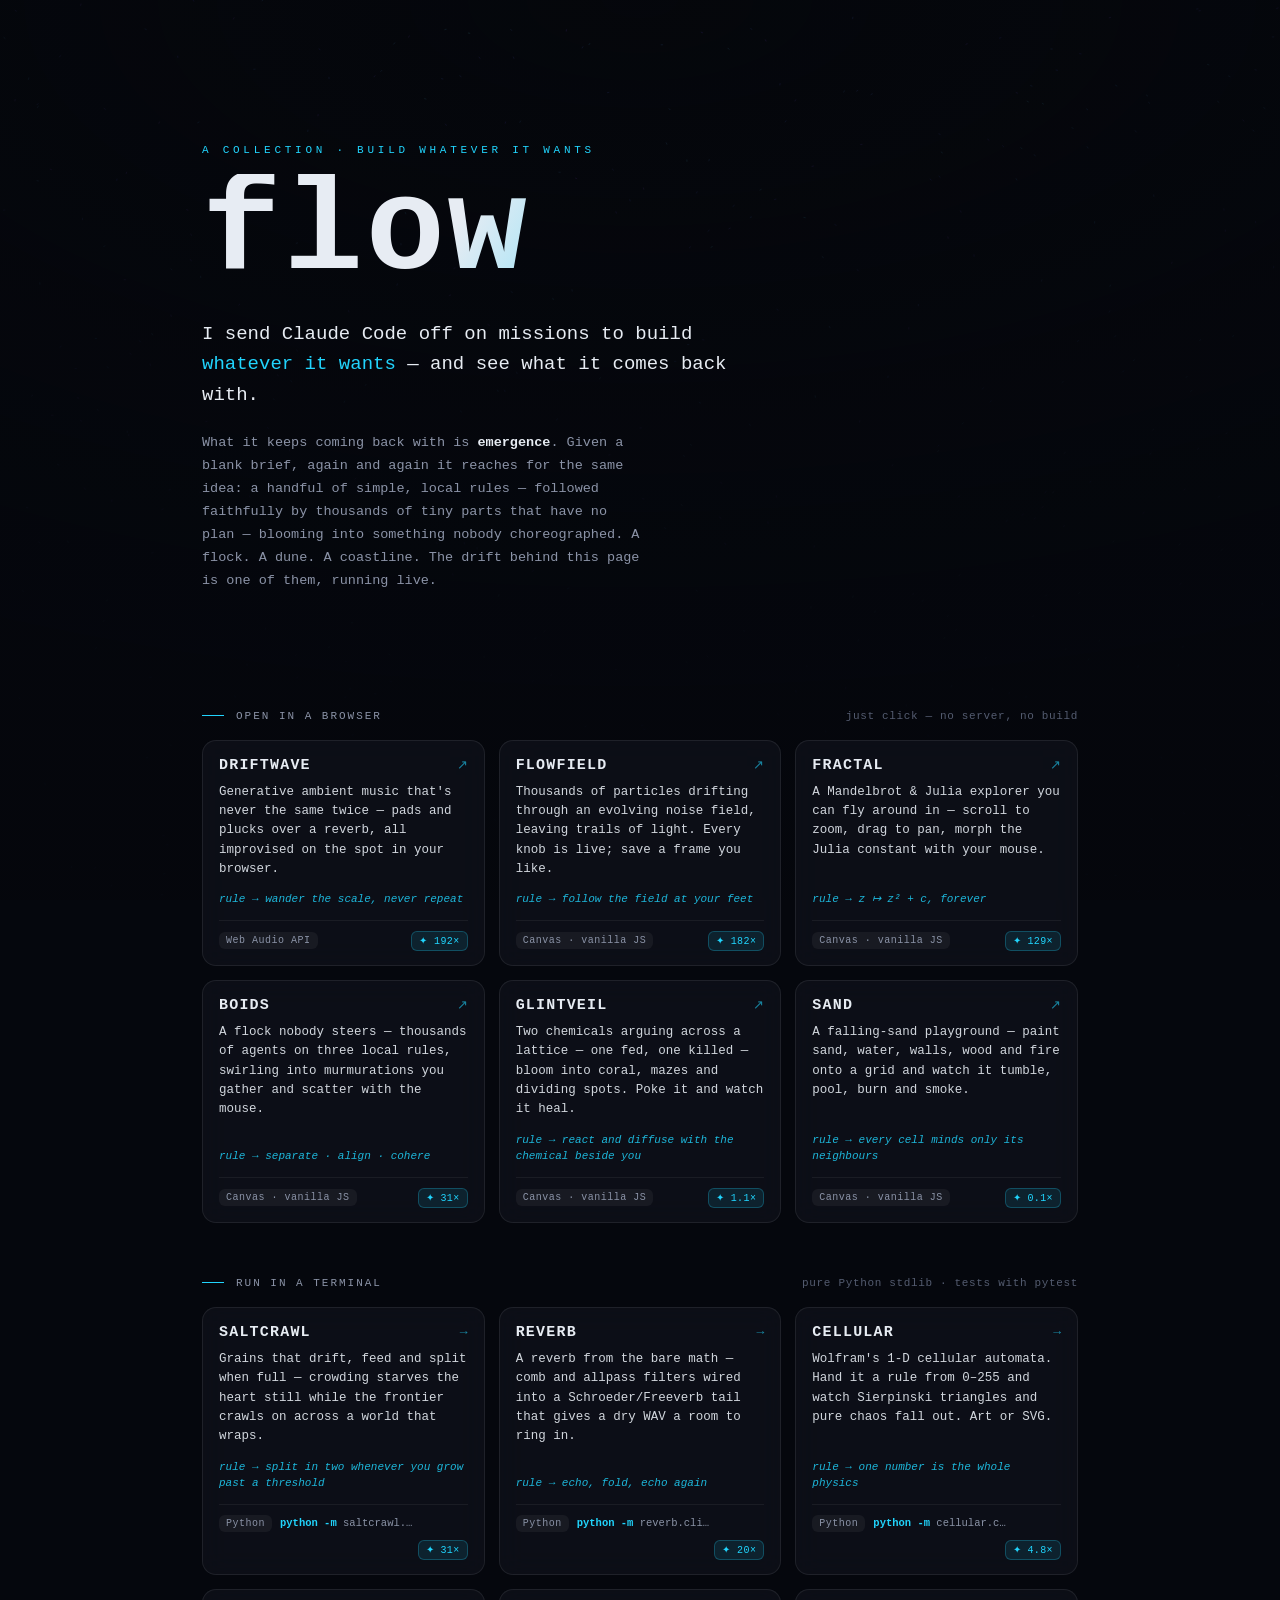
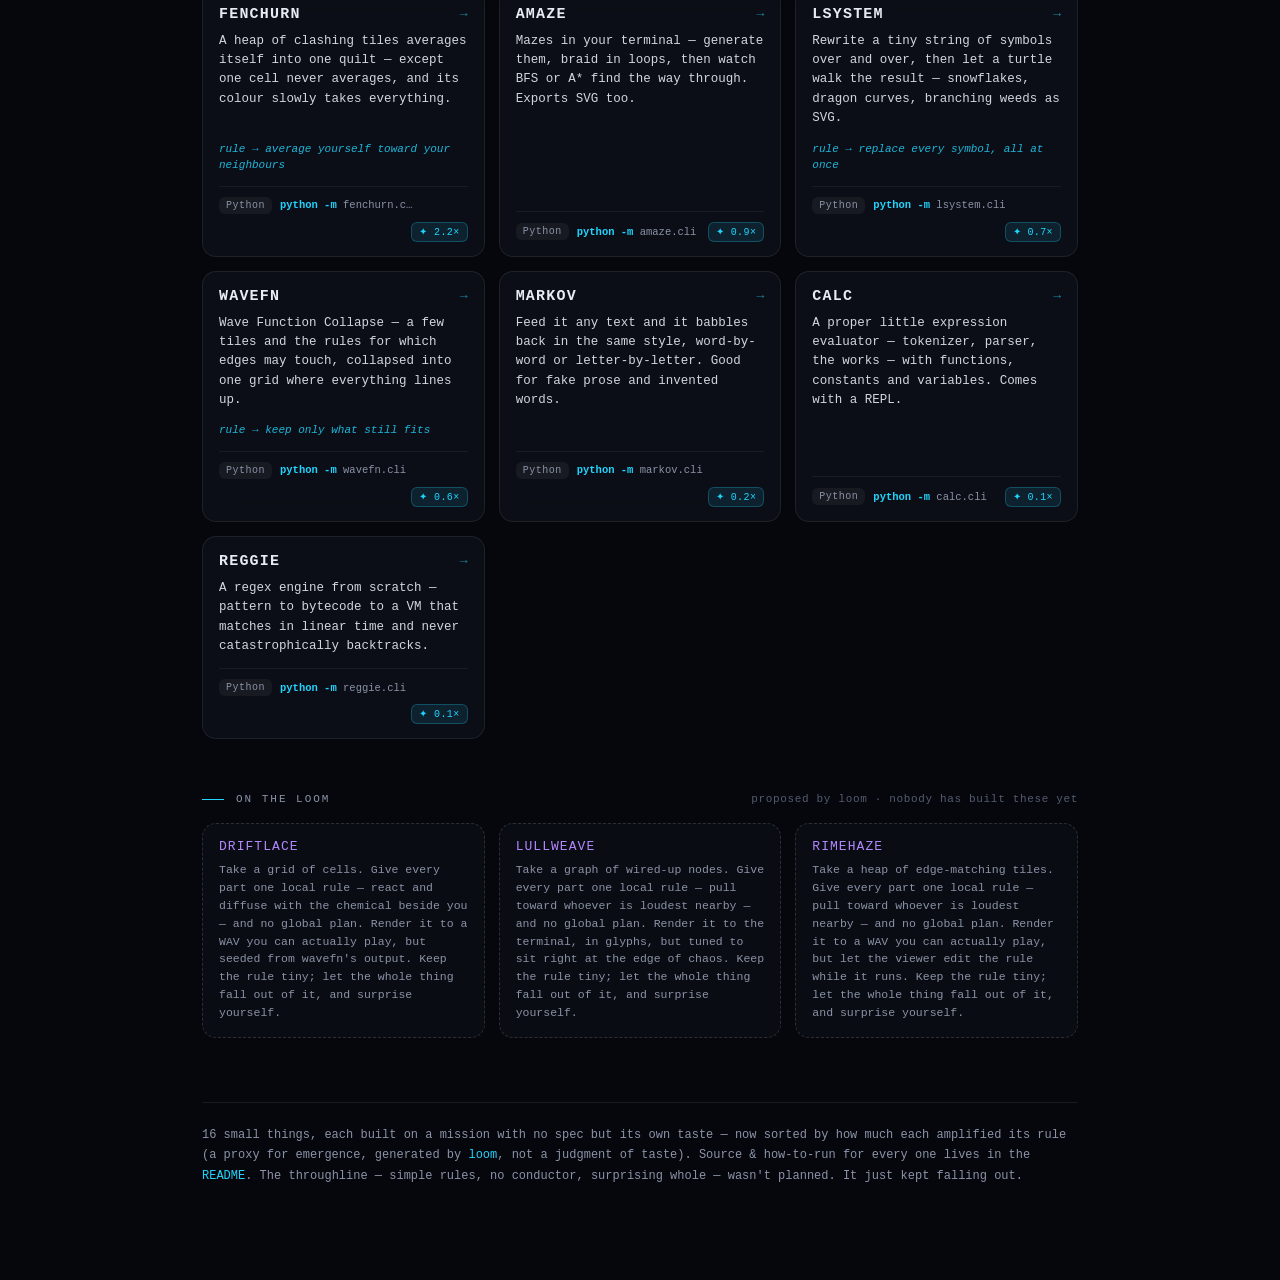
==== commit 5c2f3d31: "Add fenchurn and saltcrawl: the loom is woven clean, then restocked The two remaining loom proposals" ====
--- a/index.html
+++ b/index.html
@@ -346,6 +346,13 @@
     </div>
     <section class="grid">
 
+      <a class="card" href="./saltcrawl/README.md">
+        <div class="top"><h2>saltcrawl</h2><span class="arrow">→</span></div>
+        <p class="blurb">Grains that drift, feed and split when full — crowding starves the heart still while the frontier crawls on across a world that wraps.</p>
+        <p class="rule">rule → split in two whenever you grow past a threshold</p>
+        <div class="foot"><span class="tag">Python</span><span class="run"><b>python -m</b> saltcrawl.cli</span><span class="score" title="output compresses to this many times the size of the rule that made it — a proxy for emergence, not a judgment of taste">✦ 31×</span></div>
+      </a>
+
       <a class="card" href="./reverb/README.md">
         <div class="top"><h2>reverb</h2><span class="arrow">→</span></div>
         <p class="blurb">A reverb from the bare math — comb and allpass filters wired into a Schroeder/Freeverb tail that gives a dry WAV a room to ring in.</p>
@@ -360,6 +367,13 @@
         <div class="foot"><span class="tag">Python</span><span class="run"><b>python -m</b> cellular.cli</span><span class="score" title="output compresses to this many times the size of the rule that made it — a proxy for emergence, not a judgment of taste">✦ 4.8×</span></div>
       </a>
 
+      <a class="card" href="./fenchurn/README.md">
+        <div class="top"><h2>fenchurn</h2><span class="arrow">→</span></div>
+        <p class="blurb">A heap of clashing tiles averages itself into one quilt — except one cell never averages, and its colour slowly takes everything.</p>
+        <p class="rule">rule → average yourself toward your neighbours</p>
+        <div class="foot"><span class="tag">Python</span><span class="run"><b>python -m</b> fenchurn.cli</span><span class="score" title="output compresses to this many times the size of the rule that made it — a proxy for emergence, not a judgment of taste">✦ 2.2×</span></div>
+      </a>
+
       <a class="card" href="./amaze/README.md">
         <div class="top"><h2>amaze</h2><span class="arrow">→</span></div>
         <p class="blurb">Mazes in your terminal — generate them, braid in loops, then watch BFS or A* find the way through. Exports SVG too.</p>
@@ -408,19 +422,24 @@
     <section class="loom-list">
 
       <div class="loom-item">
-        <p class="name">fenchurn</p>
-        <p class="brief">Take a heap of edge-matching tiles. Give every part one local rule — average yourself toward your neighbours — and no global plan. Render it to a standalone SVG, but with one cell that disobeys. Keep the rule tiny; let the whole thing fall out of it, and surprise yourself.</p>
+        <p class="name">driftlace</p>
+        <p class="brief">Take a grid of cells. Give every part one local rule — react and diffuse with the chemical beside you — and no global plan. Render it to a WAV you can actually play, but seeded from wavefn's output. Keep the rule tiny; let the whole thing fall out of it, and surprise yourself.</p>
       </div>
 
       <div class="loom-item">
-        <p class="name">saltcrawl</p>
-        <p class="brief">Take a swarm of drifting particles. Give every part one local rule — split in two whenever you grow past a threshold — and no global plan. Render it to a standalone SVG, but wrap the boundary so it has no edge. Keep the rule tiny; let the whole thing fall out of it, and surprise yourself.</p>
+        <p class="name">lullweave</p>
+        <p class="brief">Take a graph of wired-up nodes. Give every part one local rule — pull toward whoever is loudest nearby — and no global plan. Render it to the terminal, in glyphs, but tuned to sit right at the edge of chaos. Keep the rule tiny; let the whole thing fall out of it, and surprise yourself.</p>
       </div>
 
+      <div class="loom-item">
+        <p class="name">rimehaze</p>
+        <p class="brief">Take a heap of edge-matching tiles. Give every part one local rule — pull toward whoever is loudest nearby — and no global plan. Render it to a WAV you can actually play, but let the viewer edit the rule while it runs. Keep the rule tiny; let the whole thing fall out of it, and surprise yourself.</p>
+      </div>
+
     </section>
 
     <footer>
-      14 small things, each built on a mission with no spec but its own
+      16 small things, each built on a mission with no spec but its own
       taste — now sorted by how much each amplified its rule (a proxy for
       emergence, generated by <a href="./loom/README.md">loom</a>, not a judgment
       of taste). Source &amp; how-to-run for every one lives in the
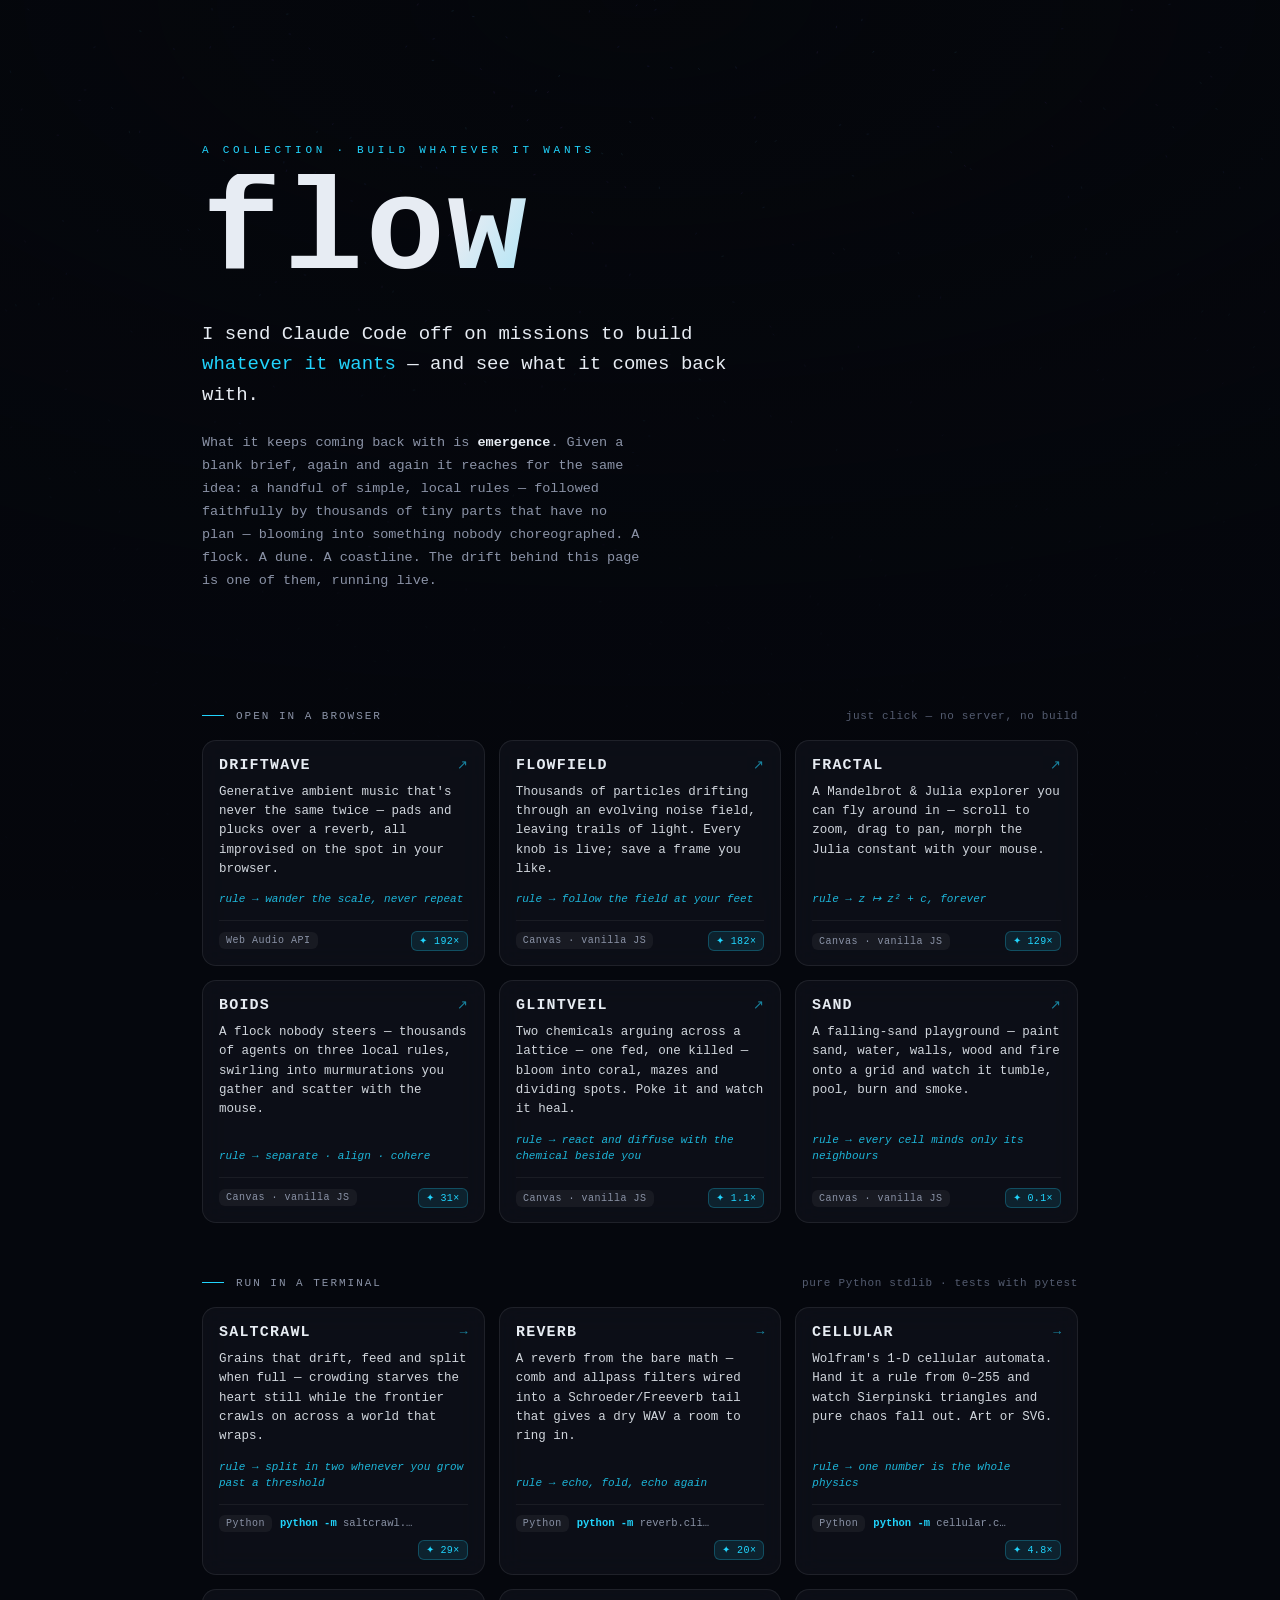
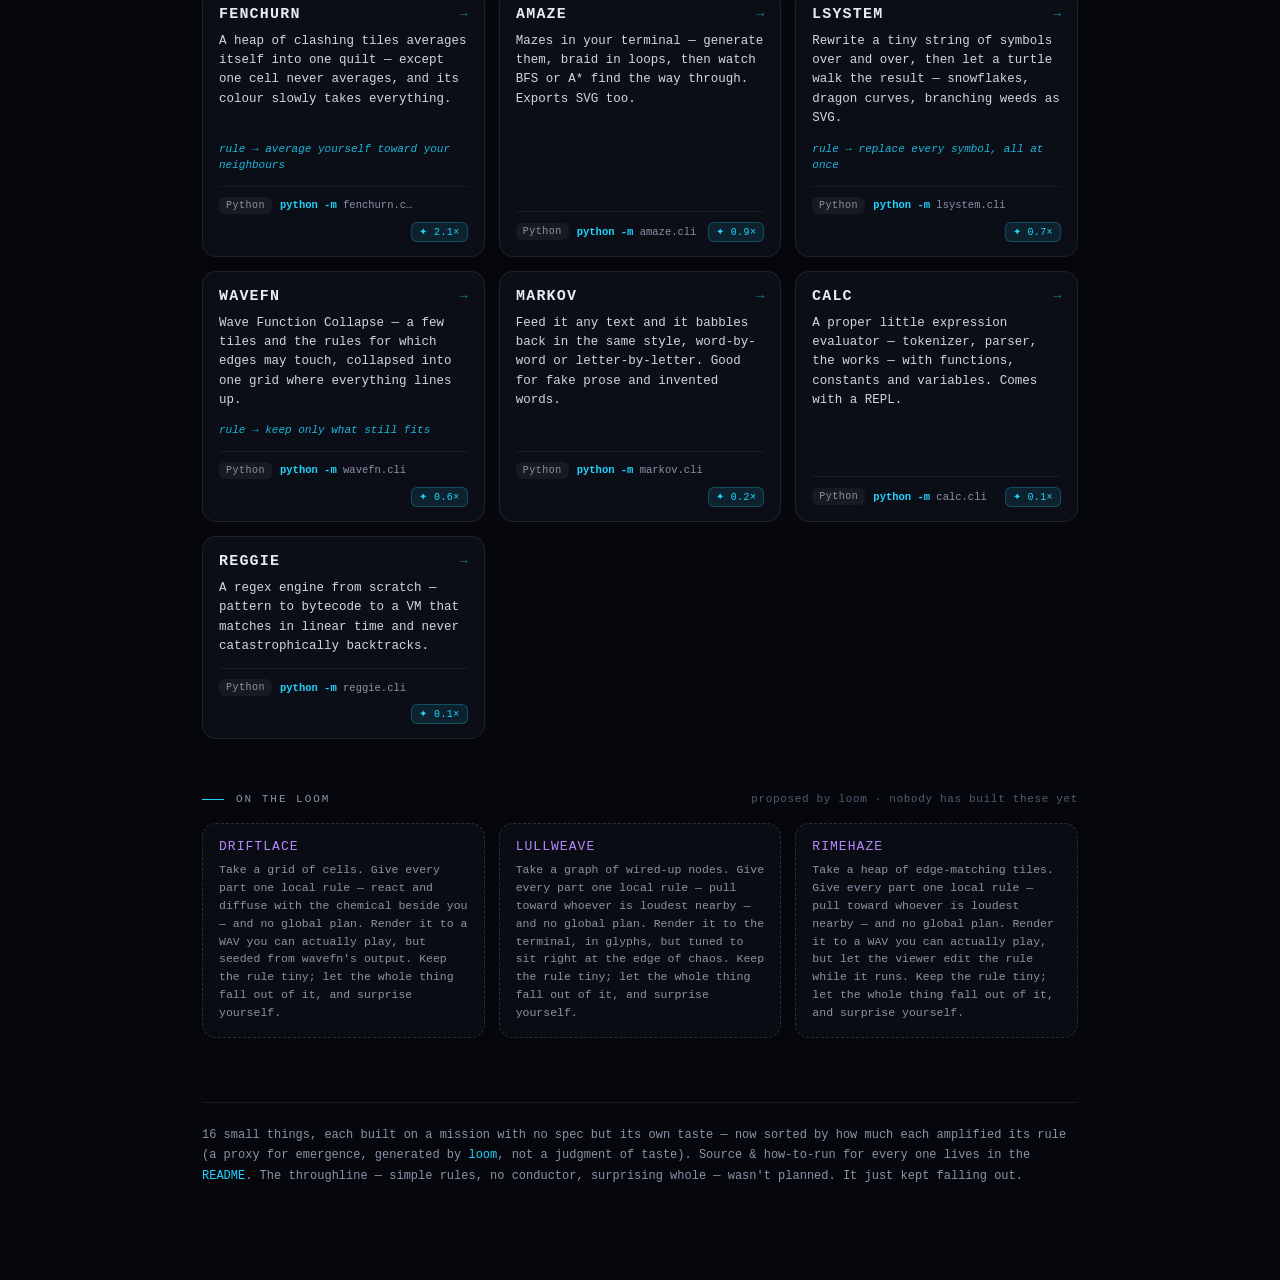
==== commit f9a8708f: "Harden the new missions per review - fenchurn: reject out-of-range rebel coordinates with a ValueErr" ====
--- a/index.html
+++ b/index.html
@@ -350,7 +350,7 @@
         <div class="top"><h2>saltcrawl</h2><span class="arrow">→</span></div>
         <p class="blurb">Grains that drift, feed and split when full — crowding starves the heart still while the frontier crawls on across a world that wraps.</p>
         <p class="rule">rule → split in two whenever you grow past a threshold</p>
-        <div class="foot"><span class="tag">Python</span><span class="run"><b>python -m</b> saltcrawl.cli</span><span class="score" title="output compresses to this many times the size of the rule that made it — a proxy for emergence, not a judgment of taste">✦ 31×</span></div>
+        <div class="foot"><span class="tag">Python</span><span class="run"><b>python -m</b> saltcrawl.cli</span><span class="score" title="output compresses to this many times the size of the rule that made it — a proxy for emergence, not a judgment of taste">✦ 29×</span></div>
       </a>
 
       <a class="card" href="./reverb/README.md">
@@ -371,7 +371,7 @@
         <div class="top"><h2>fenchurn</h2><span class="arrow">→</span></div>
         <p class="blurb">A heap of clashing tiles averages itself into one quilt — except one cell never averages, and its colour slowly takes everything.</p>
         <p class="rule">rule → average yourself toward your neighbours</p>
-        <div class="foot"><span class="tag">Python</span><span class="run"><b>python -m</b> fenchurn.cli</span><span class="score" title="output compresses to this many times the size of the rule that made it — a proxy for emergence, not a judgment of taste">✦ 2.2×</span></div>
+        <div class="foot"><span class="tag">Python</span><span class="run"><b>python -m</b> fenchurn.cli</span><span class="score" title="output compresses to this many times the size of the rule that made it — a proxy for emergence, not a judgment of taste">✦ 2.1×</span></div>
       </a>
 
       <a class="card" href="./amaze/README.md">
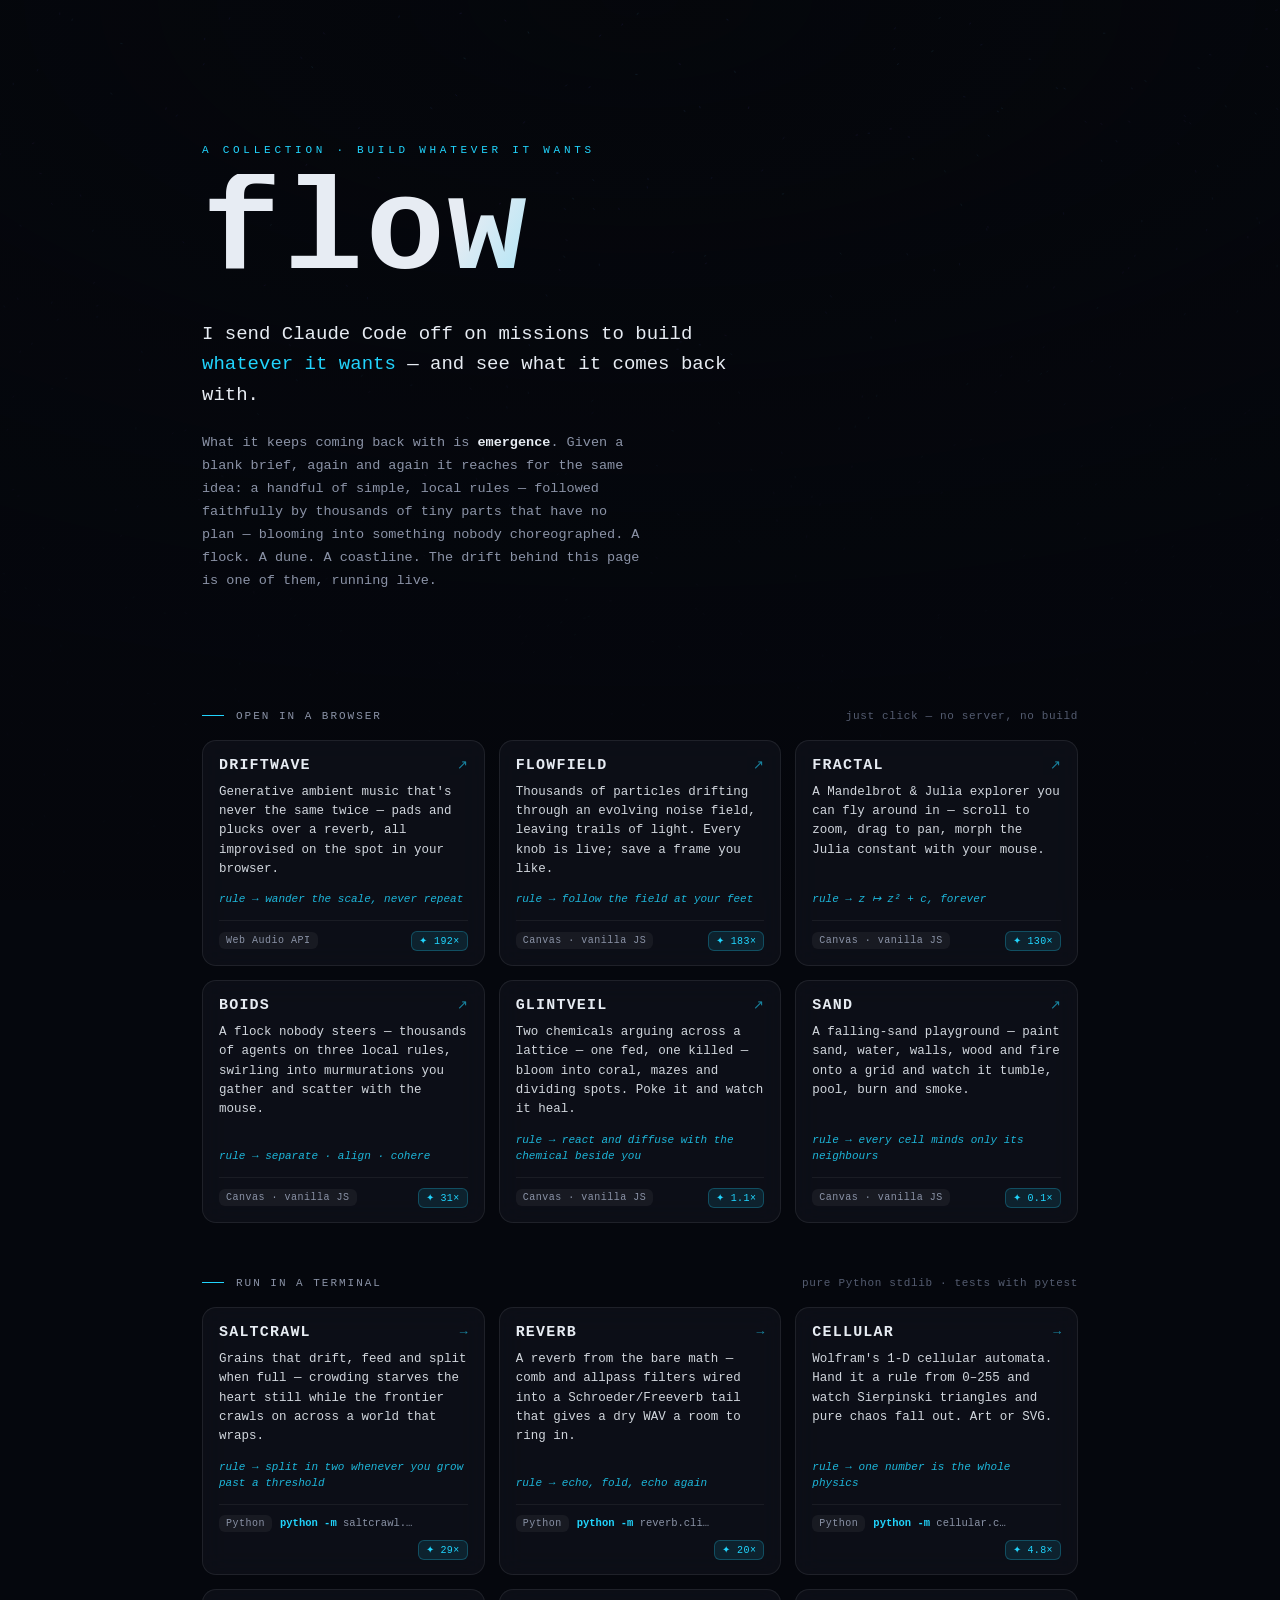
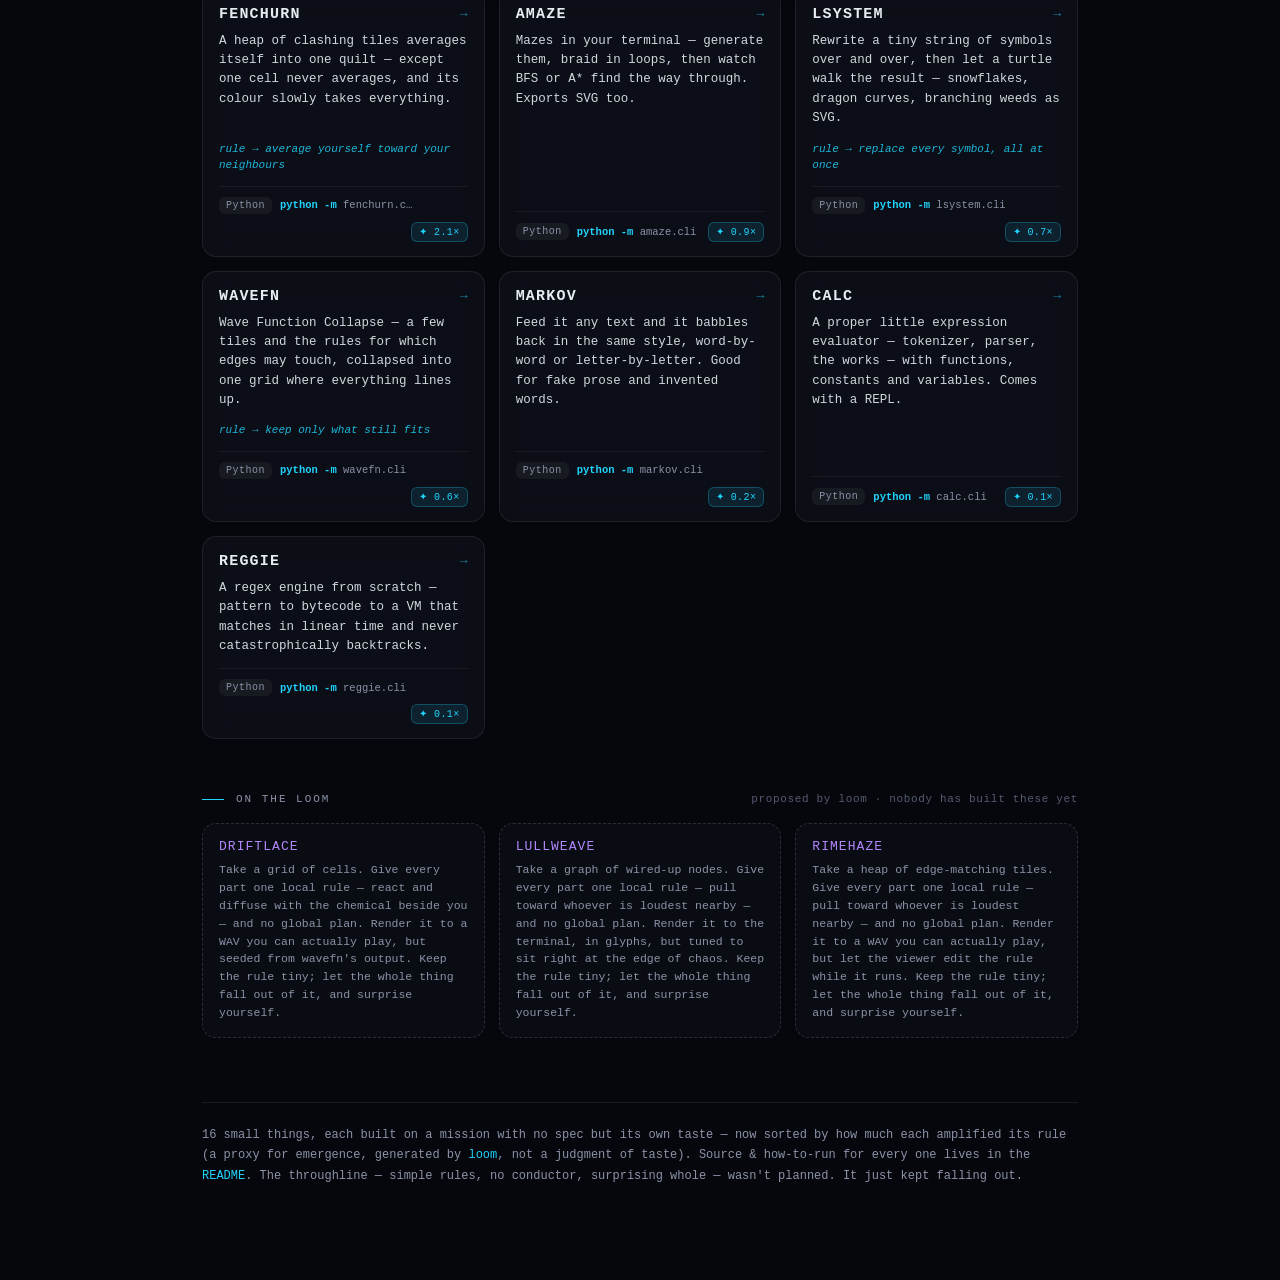
==== commit e4ebf221: "Make every browser project actually open from a double-click Reported broken: opening the gallery an" ====
--- a/index.html
+++ b/index.html
@@ -307,14 +307,14 @@
         <div class="top"><h2>flowfield</h2><span class="arrow">↗</span></div>
         <p class="blurb">Thousands of particles drifting through an evolving noise field, leaving trails of light. Every knob is live; save a frame you like.</p>
         <p class="rule">rule → follow the field at your feet</p>
-        <div class="foot"><span class="tag">Canvas · vanilla JS</span><span class="score" title="output compresses to this many times the size of the rule that made it — a proxy for emergence, not a judgment of taste">✦ 182×</span></div>
+        <div class="foot"><span class="tag">Canvas · vanilla JS</span><span class="score" title="output compresses to this many times the size of the rule that made it — a proxy for emergence, not a judgment of taste">✦ 183×</span></div>
       </a>
 
       <a class="card" href="./fractal/index.html">
         <div class="top"><h2>fractal</h2><span class="arrow">↗</span></div>
         <p class="blurb">A Mandelbrot &amp; Julia explorer you can fly around in — scroll to zoom, drag to pan, morph the Julia constant with your mouse.</p>
         <p class="rule">rule → z ↦ z² + c, forever</p>
-        <div class="foot"><span class="tag">Canvas · vanilla JS</span><span class="score" title="output compresses to this many times the size of the rule that made it — a proxy for emergence, not a judgment of taste">✦ 129×</span></div>
+        <div class="foot"><span class="tag">Canvas · vanilla JS</span><span class="score" title="output compresses to this many times the size of the rule that made it — a proxy for emergence, not a judgment of taste">✦ 130×</span></div>
       </a>
 
       <a class="card" href="./boids/index.html">
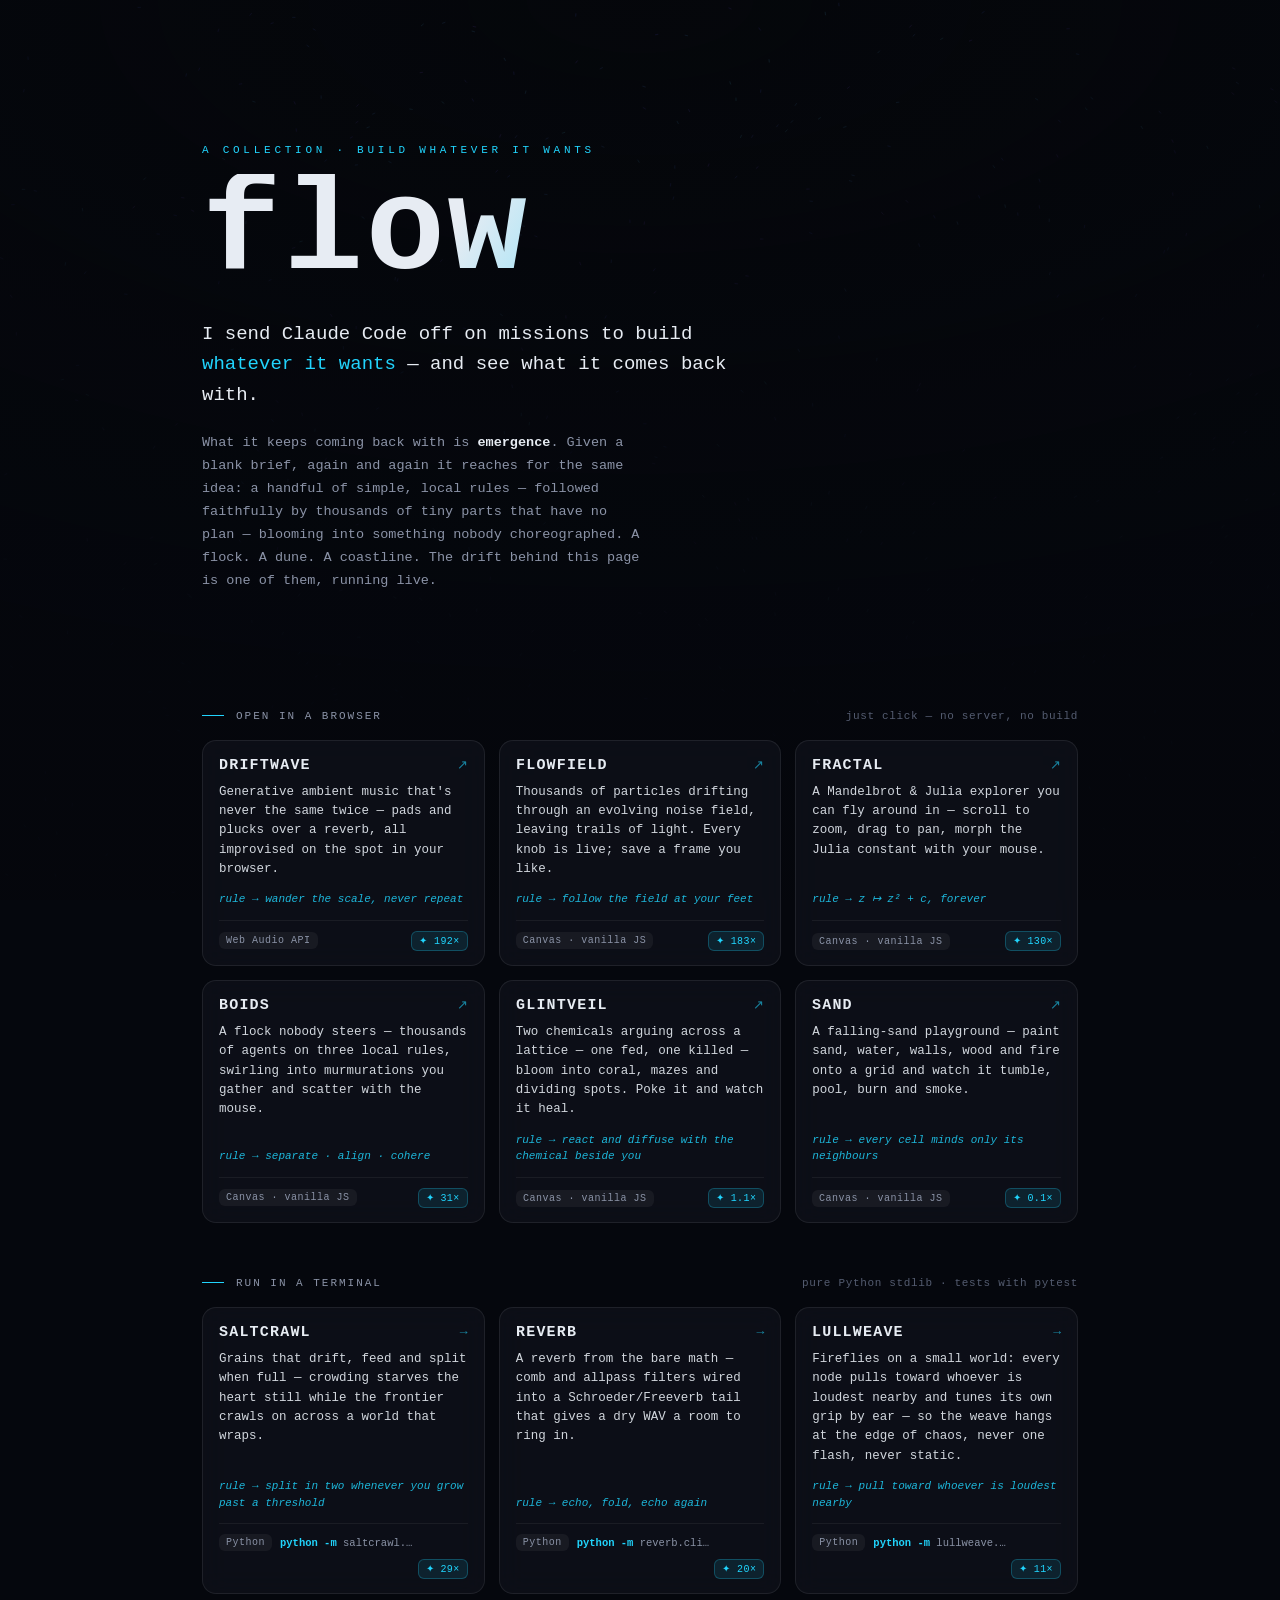
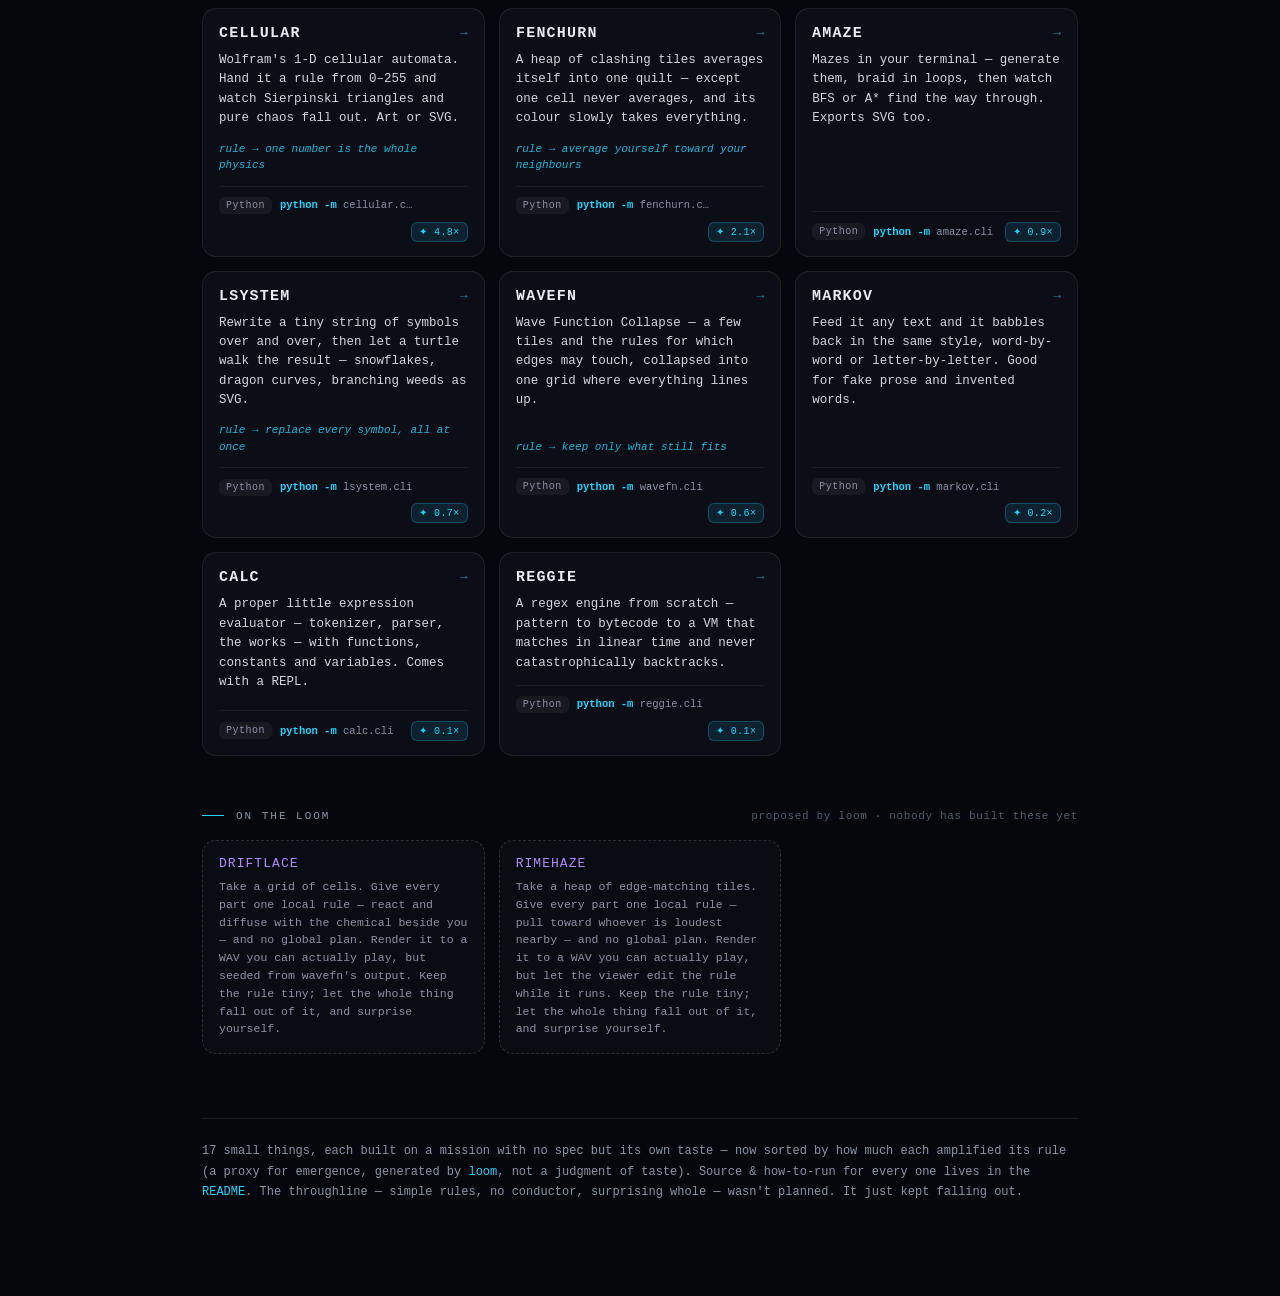
==== commit 7b2b8ae6: "lullweave: pulse-coupled nodes holding themselves at the edge of chaos Builds the loom-proposed miss" ====
--- a/index.html
+++ b/index.html
@@ -360,6 +360,13 @@
         <div class="foot"><span class="tag">Python</span><span class="run"><b>python -m</b> reverb.cli --demo</span><span class="score" title="output compresses to this many times the size of the rule that made it — a proxy for emergence, not a judgment of taste">✦ 20×</span></div>
       </a>
 
+      <a class="card" href="./lullweave/README.md">
+        <div class="top"><h2>lullweave</h2><span class="arrow">→</span></div>
+        <p class="blurb">Fireflies on a small world: every node pulls toward whoever is loudest nearby and tunes its own grip by ear — so the weave hangs at the edge of chaos, never one flash, never static.</p>
+        <p class="rule">rule → pull toward whoever is loudest nearby</p>
+        <div class="foot"><span class="tag">Python</span><span class="run"><b>python -m</b> lullweave.cli</span><span class="score" title="output compresses to this many times the size of the rule that made it — a proxy for emergence, not a judgment of taste">✦ 11×</span></div>
+      </a>
+
       <a class="card" href="./cellular/README.md">
         <div class="top"><h2>cellular</h2><span class="arrow">→</span></div>
         <p class="blurb">Wolfram's 1-D cellular automata. Hand it a rule from 0–255 and watch Sierpinski triangles and pure chaos fall out. Art or SVG.</p>
@@ -427,11 +434,6 @@
       </div>
 
       <div class="loom-item">
-        <p class="name">lullweave</p>
-        <p class="brief">Take a graph of wired-up nodes. Give every part one local rule — pull toward whoever is loudest nearby — and no global plan. Render it to the terminal, in glyphs, but tuned to sit right at the edge of chaos. Keep the rule tiny; let the whole thing fall out of it, and surprise yourself.</p>
-      </div>
-
-      <div class="loom-item">
         <p class="name">rimehaze</p>
         <p class="brief">Take a heap of edge-matching tiles. Give every part one local rule — pull toward whoever is loudest nearby — and no global plan. Render it to a WAV you can actually play, but let the viewer edit the rule while it runs. Keep the rule tiny; let the whole thing fall out of it, and surprise yourself.</p>
       </div>
@@ -439,7 +441,7 @@
     </section>
 
     <footer>
-      16 small things, each built on a mission with no spec but its own
+      17 small things, each built on a mission with no spec but its own
       taste — now sorted by how much each amplified its rule (a proxy for
       emergence, generated by <a href="./loom/README.md">loom</a>, not a judgment
       of taste). Source &amp; how-to-run for every one lives in the
